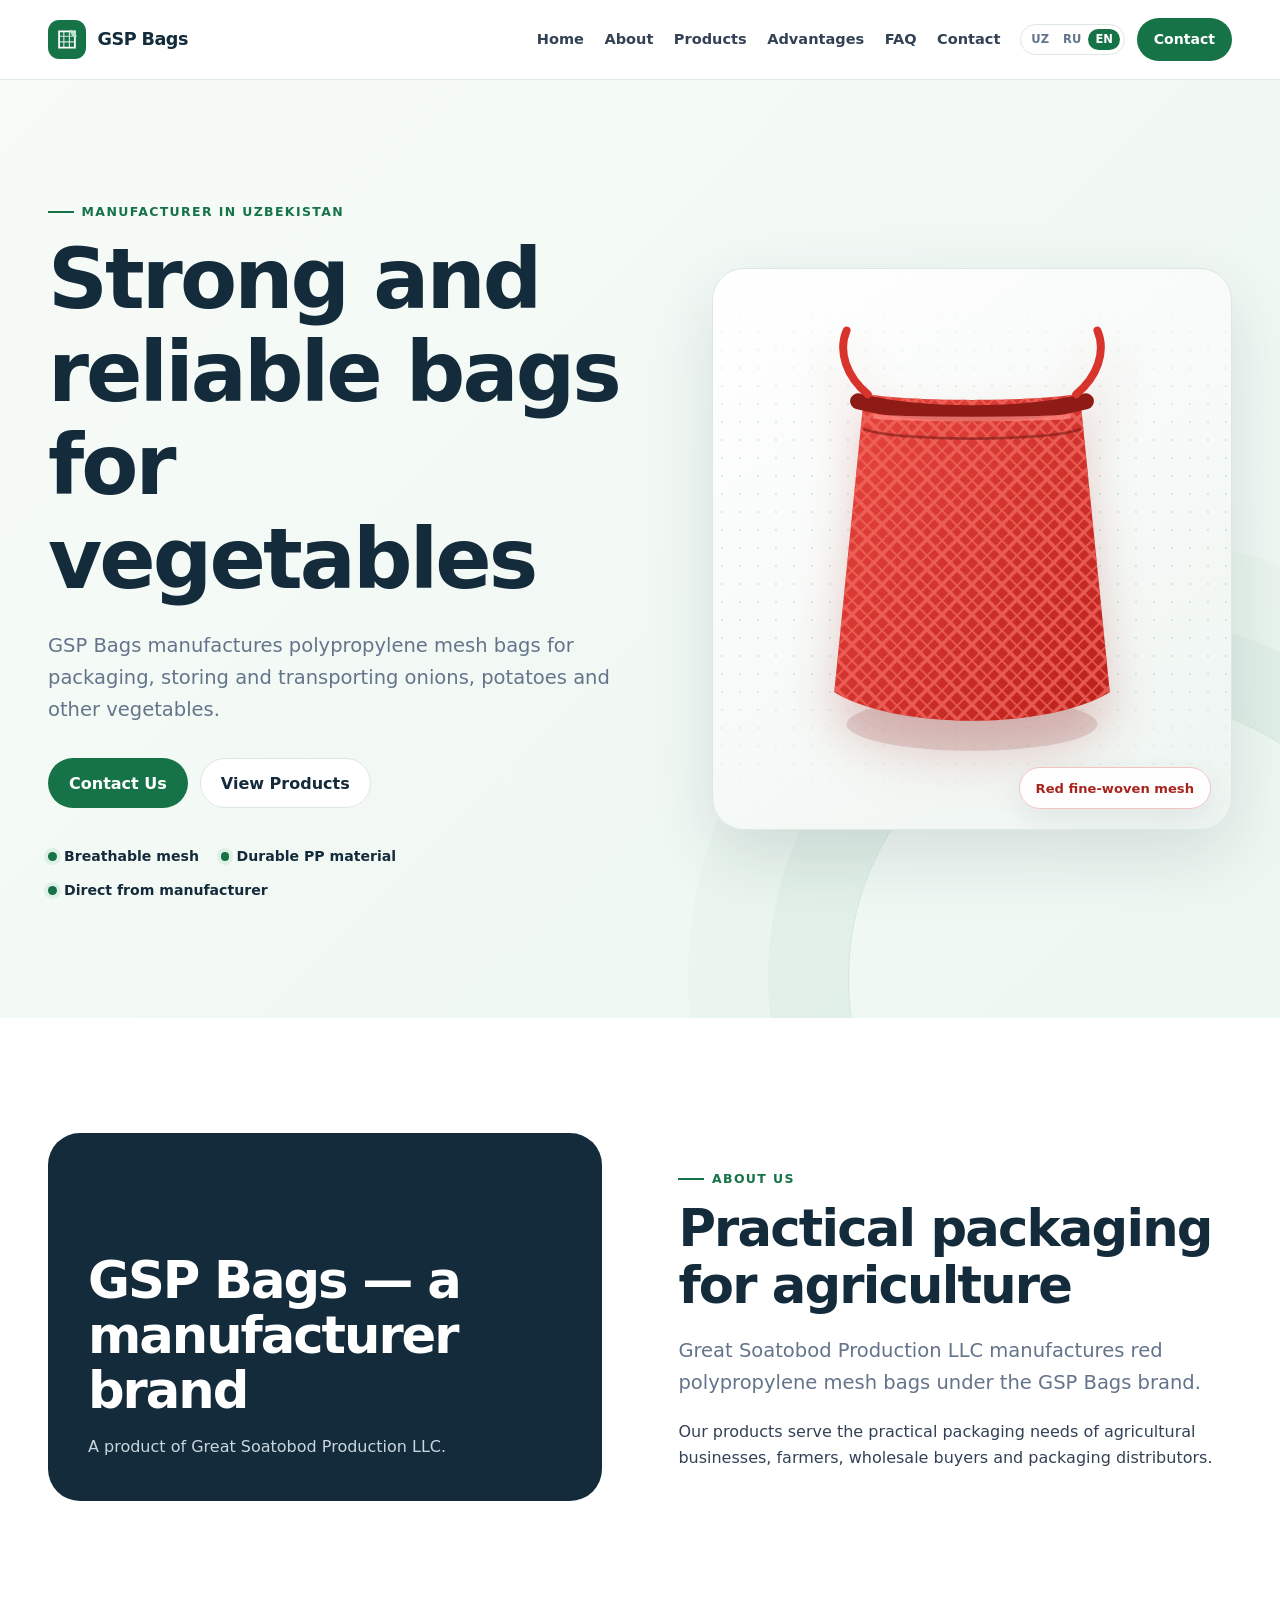
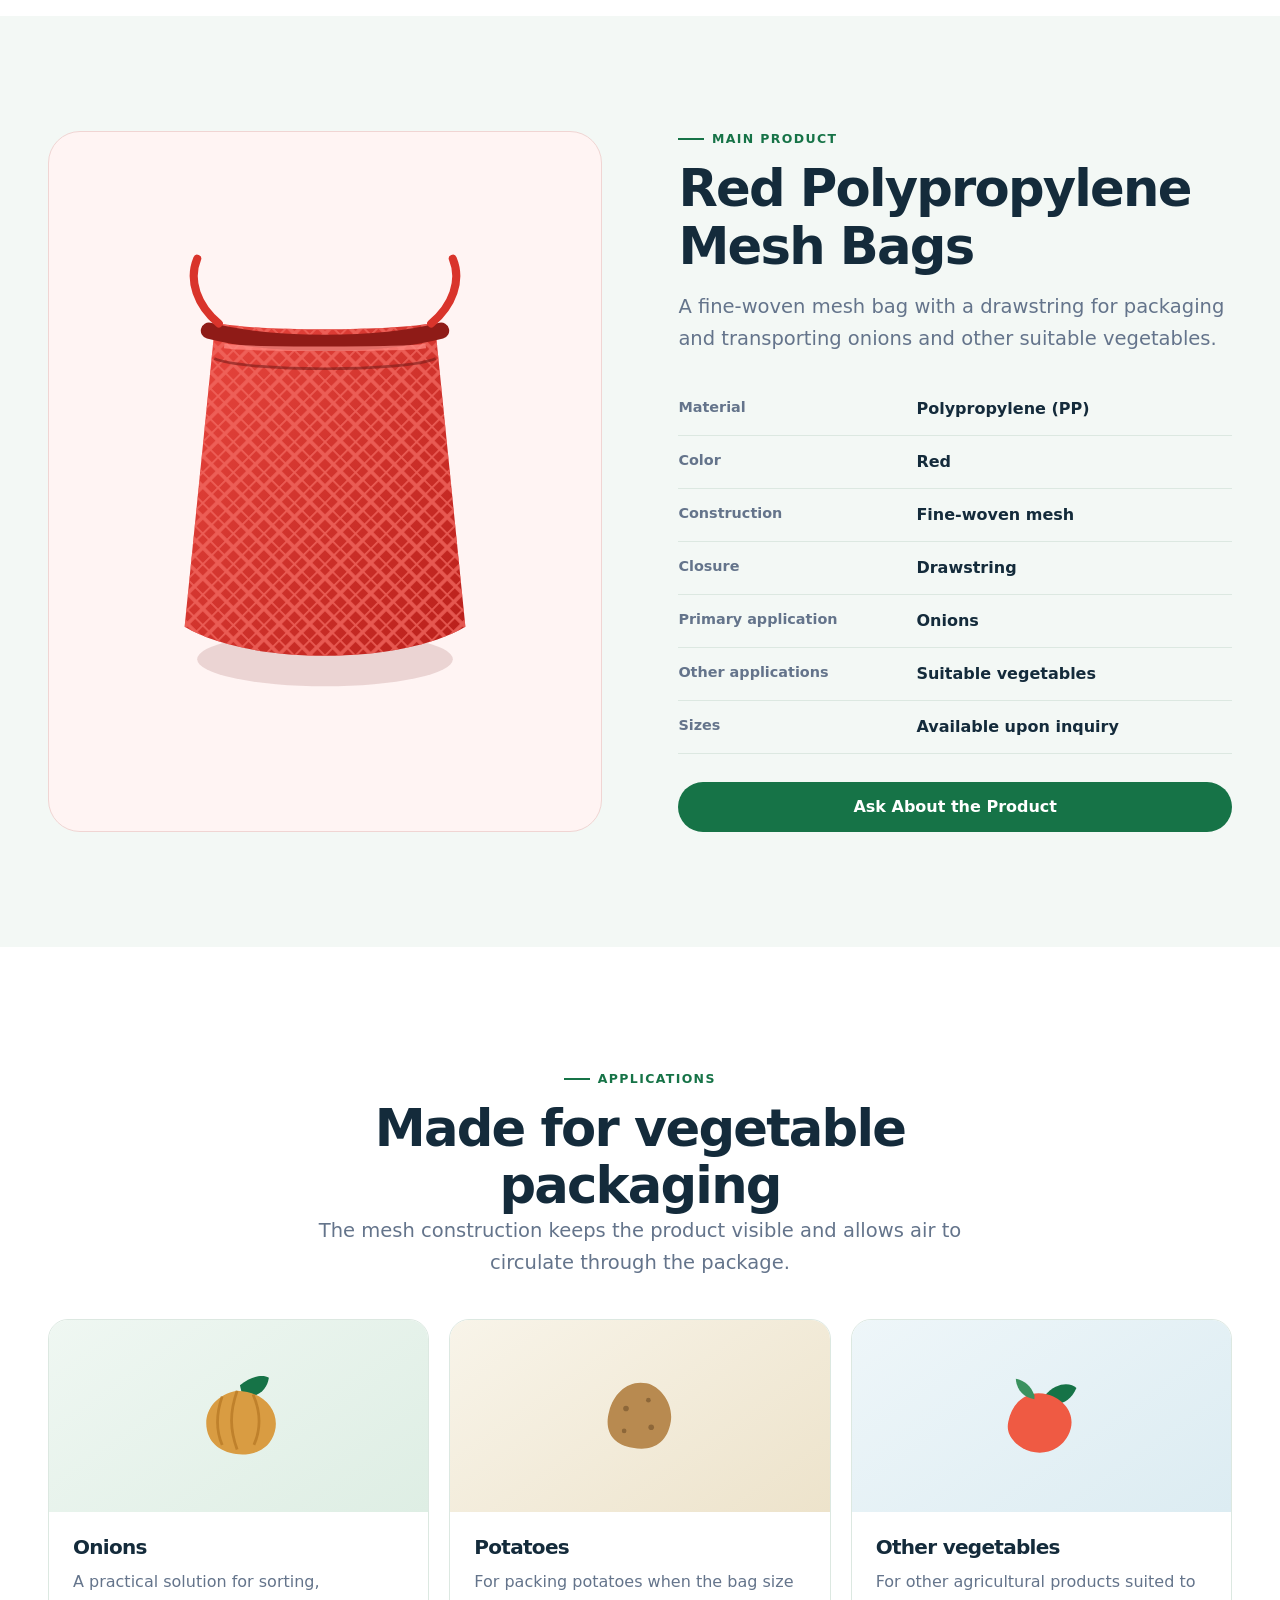
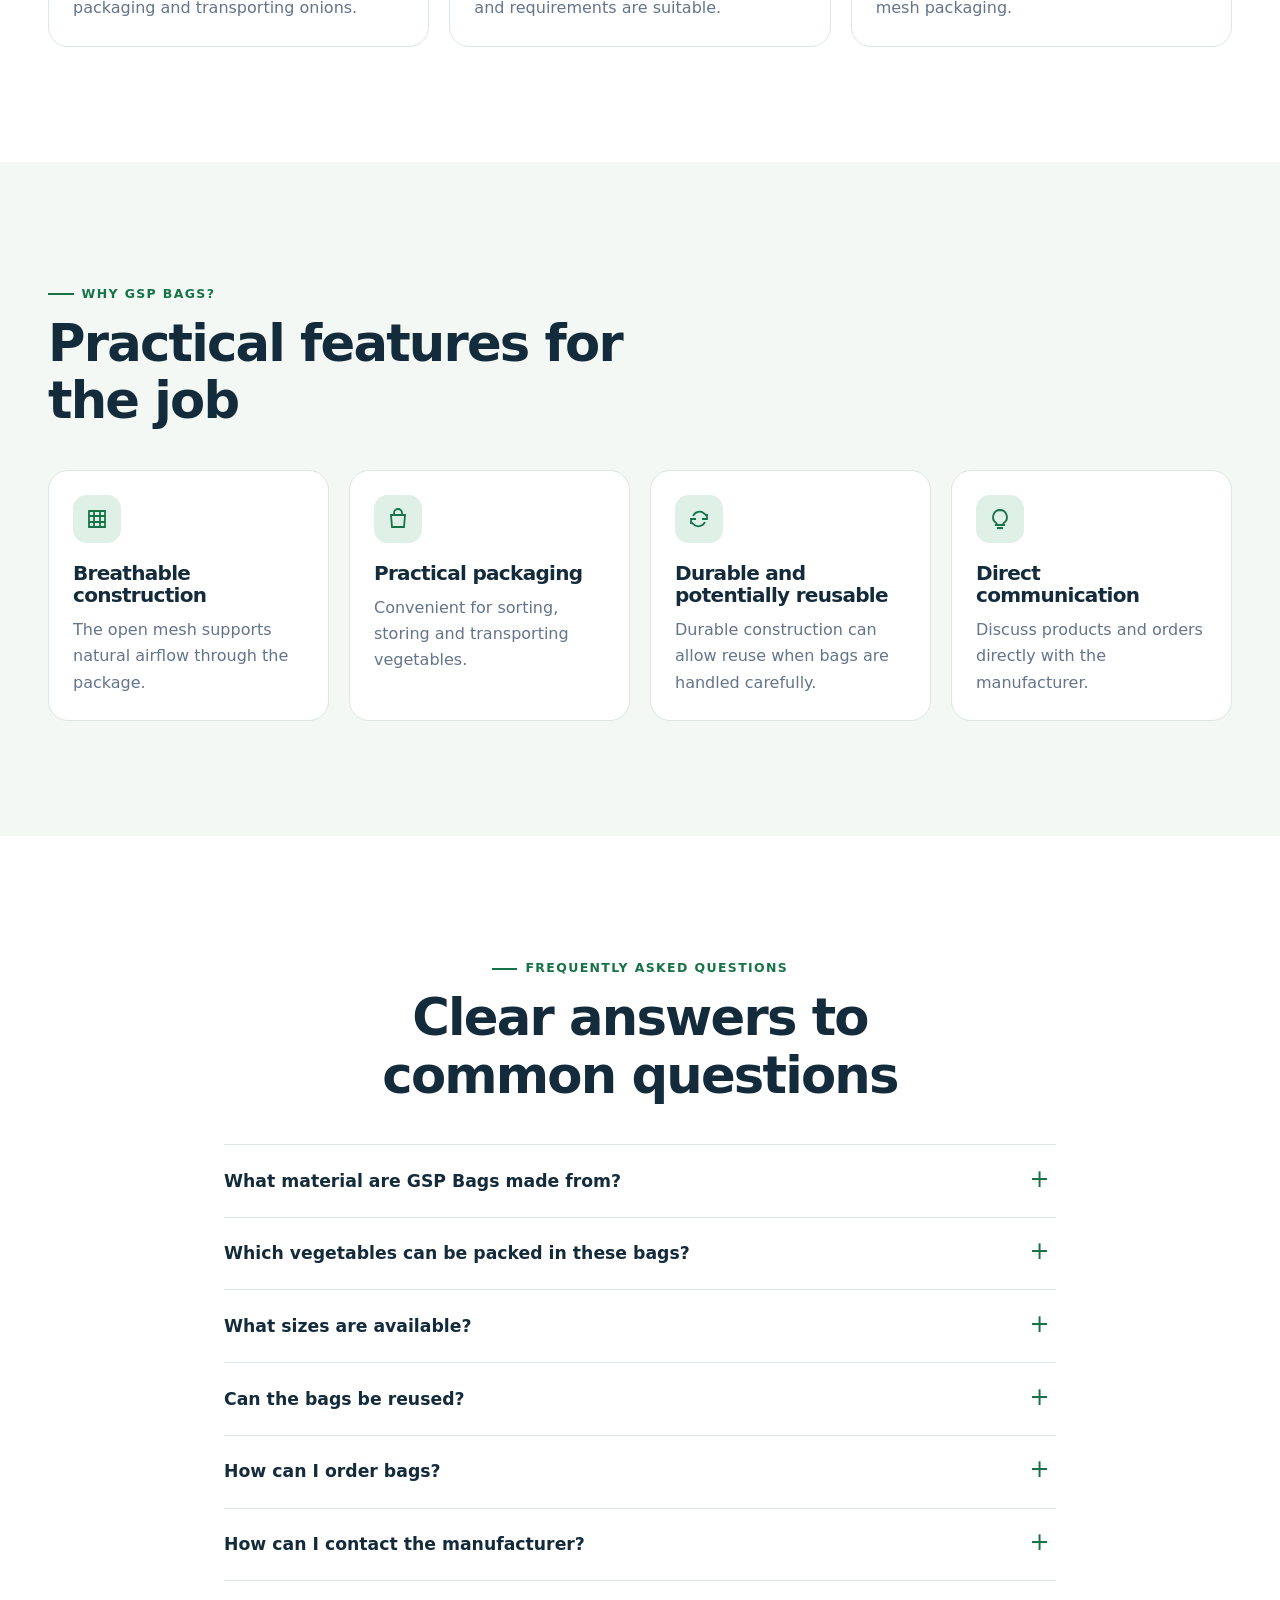
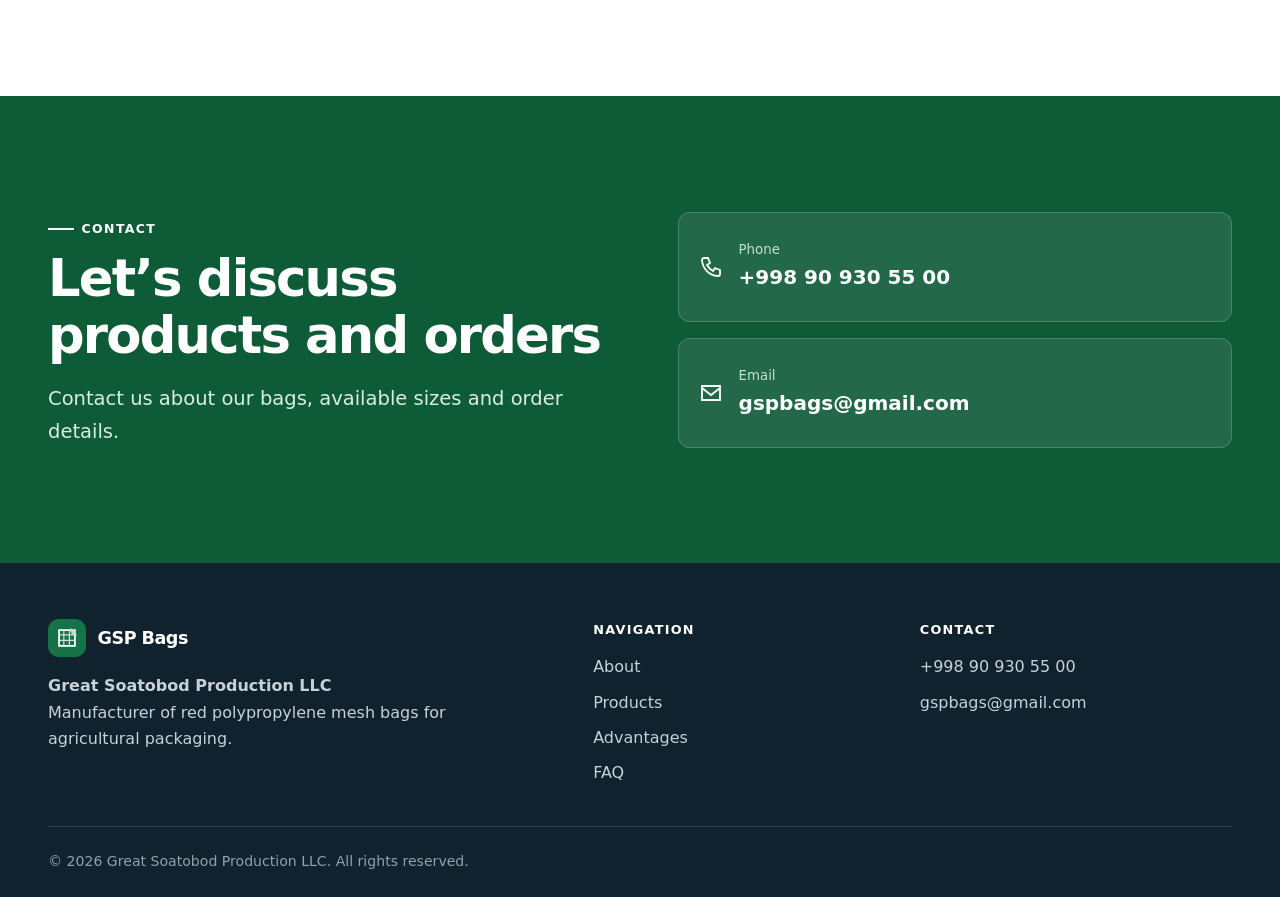
==== en/index.html @ 8ad724e8 "feat: build multilingual GSP Bags website foundation" ====
<!doctype html>
<html lang="en">
<head>
    <meta charset="utf-8">
    <meta name="viewport" content="width=device-width, initial-scale=1">
    <title>GSP Bags — Polypropylene Mesh Bags for Vegetables</title>
    <meta name="description" content="GSP Bags manufactures red polypropylene mesh bags for onions, potatoes and other suitable vegetables.">
    <meta name="theme-color" content="#167347">
    <link rel="canonical" href="https://gspbags.uz/en/">
    <link rel="alternate" hreflang="uz" href="https://gspbags.uz/">
    <link rel="alternate" hreflang="ru" href="https://gspbags.uz/ru/">
    <link rel="alternate" hreflang="en" href="https://gspbags.uz/en/">
    <link rel="alternate" hreflang="x-default" href="https://gspbags.uz/">
    <meta property="og:type" content="website">
    <meta property="og:site_name" content="GSP Bags">
    <meta property="og:title" content="GSP Bags — Polypropylene Mesh Bags for Vegetables">
    <meta property="og:description" content="GSP Bags manufactures red polypropylene mesh bags for onions, potatoes and other suitable vegetables.">
    <meta property="og:url" content="https://gspbags.uz/en/">
    <meta property="og:locale" content="en_US">
    <meta property="og:locale:alternate" content="ru_RU">
    <meta property="og:locale:alternate" content="uz_UZ">
    <meta property="og:image" content="https://gspbags.uz/assets/images/social-preview.svg">
    <meta property="og:image:width" content="1200">
    <meta property="og:image:height" content="630">
    <meta property="og:image:alt" content="GSP Bags — mesh bags for vegetables">
    <meta name="twitter:card" content="summary_large_image">
    <meta name="twitter:title" content="GSP Bags — Polypropylene Mesh Bags for Vegetables">
    <meta name="twitter:description" content="GSP Bags manufactures red polypropylene mesh bags for onions, potatoes and other suitable vegetables.">
    <meta name="twitter:image" content="https://gspbags.uz/assets/images/social-preview.svg">
    <link rel="icon" href="/assets/icons/brand-mark.svg" type="image/svg+xml">
    <link rel="manifest" href="/site.webmanifest">
    <link rel="stylesheet" href="/assets/css/style.css">
    <script type="application/ld+json">
    {"@context":"https://schema.org","@graph":[{"@type":"Organization","@id":"https://gspbags.uz/#organization","name":"Great Soatobod Production LLC","alternateName":"GSP Bags","url":"https://gspbags.uz/","email":"gspbags@gmail.com","telephone":"+998909305500","logo":"https://gspbags.uz/assets/icons/brand-mark.svg","contactPoint":{"@type":"ContactPoint","telephone":"+998909305500","email":"gspbags@gmail.com","contactType":"sales","availableLanguage":["uz","ru","en"]}},{"@type":"WebSite","@id":"https://gspbags.uz/#website","url":"https://gspbags.uz/","name":"GSP Bags","publisher":{"@id":"https://gspbags.uz/#organization"},"inLanguage":"en"},{"@type":"Product","name":"Red Polypropylene Mesh Bags","description":"A fine-woven mesh bag with a drawstring for packaging and transporting onions and other suitable vegetables.","image":"https://gspbags.uz/assets/images/mesh-bag.svg","material":"Polypropylene (PP)","color":"Red","brand":{"@type":"Brand","name":"GSP Bags"},"manufacturer":{"@id":"https://gspbags.uz/#organization"}}]}
    </script>
</head>
<body>
    <a class="skip-link" href="#main" data-i18n="skip">Skip to main content</a>
    <header class="site-header">
        <div class="container header-inner">
            <a class="brand" href="#home" aria-label="GSP Bags home page" data-i18n-aria-label="brand_home"><img class="brand-mark" src="/assets/icons/brand-mark.svg" width="48" height="48" alt=""><span>GSP Bags</span></a>
            <button class="menu-toggle" type="button" aria-expanded="false" aria-controls="nav-wrap" aria-label="Open menu" data-i18n-aria-label="menu_label"><span></span><span></span><span></span></button>
            <div class="nav-wrap" id="nav-wrap">
                <nav class="site-nav" aria-label="Primary navigation" data-i18n-aria-label="nav_label">
                    <a href="#home" data-i18n="nav_home">Home</a><a href="#about" data-i18n="nav_about">About</a><a href="#products" data-i18n="nav_products">Products</a><a href="#advantages" data-i18n="nav_advantages">Advantages</a><a href="#faq" data-i18n="nav_faq">FAQ</a><a href="#contact" data-i18n="nav_contact">Contact</a>
                </nav>
                <div class="header-actions">
                    <div class="language-switcher" aria-label="Choose language" data-i18n-aria-label="language_label"><a href="/" data-language="uz" lang="uz">UZ</a><a href="/ru/" data-language="ru" lang="ru">RU</a><a href="/en/" data-language="en" lang="en" aria-current="page">EN</a></div>
                    <a class="button button--primary button--small header-cta" href="#contact" data-i18n="nav_contact">Contact</a>
                </div>
            </div>
        </div>
    </header>
    <main id="main">
        <section class="hero" id="home">
            <div class="container hero-grid">
                <div class="hero-copy">
                    <p class="eyebrow" data-i18n="hero_eyebrow">Manufacturer in Uzbekistan</p>
                    <h1 data-i18n="hero_title">Strong and reliable bags for vegetables</h1>
                    <p class="lead" data-i18n="hero_text">GSP Bags manufactures polypropylene mesh bags for packaging, storing and transporting onions, potatoes and other vegetables.</p>
                    <div class="hero-actions"><a class="button button--primary" href="#contact" data-i18n="hero_primary">Contact Us</a><a class="button button--secondary" href="#products" data-i18n="hero_secondary">View Products</a></div>
                    <ul class="attributes"><li data-i18n="hero_attr_1">Breathable mesh</li><li data-i18n="hero_attr_2">Durable PP material</li><li data-i18n="hero_attr_3">Direct from manufacturer</li></ul>
                </div>
                <div class="product-visual"><img src="/assets/images/mesh-bag.svg" width="480" height="560" alt="Red polypropylene mesh bag" data-i18n-alt="hero_alt" fetchpriority="high"><span class="visual-badge" data-i18n="hero_badge">Red fine-woven mesh</span></div>
            </div>
        </section>
        <section class="section" id="about">
            <div class="container about-grid">
                <div class="about-panel"><strong data-i18n="about_panel_title">GSP Bags — a manufacturer brand</strong><p data-i18n="about_panel_text">A product of Great Soatobod Production LLC.</p></div>
                <div class="about-copy"><div><p class="eyebrow" data-i18n="about_eyebrow">About Us</p><h2 data-i18n="about_title">Practical packaging for agriculture</h2></div><p class="lead" data-i18n="about_p1">Great Soatobod Production LLC manufactures red polypropylene mesh bags under the GSP Bags brand.</p><p data-i18n="about_p2">Our products serve the practical packaging needs of agricultural businesses, farmers, wholesale buyers and packaging distributors.</p></div>
            </div>
        </section>
        <section class="section section--tinted" id="products">
            <div class="container product-grid">
                <div class="product-image"><img src="/assets/images/mesh-bag.svg" width="480" height="560" loading="lazy" alt="Red polypropylene mesh bag with drawstring" data-i18n-alt="product_alt"></div>
                <div class="product-content">
                    <p class="eyebrow" data-i18n="product_eyebrow">Main Product</p><h2 data-i18n="product_title">Red Polypropylene Mesh Bags</h2><p class="lead" data-i18n="product_text">A fine-woven mesh bag with a drawstring for packaging and transporting onions and other suitable vegetables.</p>
                    <table class="spec-table"><caption class="visually-hidden" data-i18n="spec_caption">Product specifications</caption><tbody>
                        <tr><th scope="row" data-i18n="spec_material">Material</th><td data-i18n="spec_material_value">Polypropylene (PP)</td></tr><tr><th scope="row" data-i18n="spec_color">Color</th><td data-i18n="spec_color_value">Red</td></tr><tr><th scope="row" data-i18n="spec_construction">Construction</th><td data-i18n="spec_construction_value">Fine-woven mesh</td></tr><tr><th scope="row" data-i18n="spec_closure">Closure</th><td data-i18n="spec_closure_value">Drawstring</td></tr><tr><th scope="row" data-i18n="spec_primary">Primary application</th><td data-i18n="spec_primary_value">Onions</td></tr><tr><th scope="row" data-i18n="spec_other">Other applications</th><td data-i18n="spec_other_value">Suitable vegetables</td></tr><tr><th scope="row" data-i18n="spec_sizes">Sizes</th><td data-i18n="spec_sizes_value">Available upon inquiry</td></tr>
                    </tbody></table>
                    <a class="button button--primary" href="#contact" data-i18n="product_cta">Ask About the Product</a>
                </div>
            </div>
        </section>
        <section class="section" id="applications">
            <div class="container">
                <div class="section-heading section-heading--center"><p class="eyebrow" data-i18n="apps_eyebrow">Applications</p><h2 data-i18n="apps_title">Made for vegetable packaging</h2><p class="lead" data-i18n="apps_text">The mesh construction keeps the product visible and allows air to circulate through the package.</p></div>
                <div class="card-grid">
                    <article class="application-card"><div class="application-visual" aria-hidden="true"><svg viewBox="0 0 120 120"><path d="M61 27c12-10 25-12 31-8-2 13-11 21-28 21" fill="#167347"/><path d="M58 33c-28 5-39 29-30 49 10 23 54 27 67 3 13-23-3-51-37-52Z" fill="#d99c42"/><path d="M58 33c-8 23-8 41 0 63M42 39c-7 20-6 38 0 52M75 37c9 20 8 38 1 54" fill="none" stroke="#b27421" stroke-width="3" opacity=".65"/></svg></div><div class="card-copy"><h3 data-i18n="app_onion">Onions</h3><p data-i18n="app_onion_text">A practical solution for sorting, packaging and transporting onions.</p></div></article>
                    <article class="application-card"><div class="application-visual" aria-hidden="true"><svg viewBox="0 0 120 120"><path d="M27 55c5-20 21-34 40-30 15 3 29 22 26 41-4 24-20 32-41 28-21-3-31-18-25-39Z" fill="#b88a50"/><circle cx="45" cy="52" r="3" fill="#8d6739"/><circle cx="72" cy="72" r="3" fill="#8d6739"/><circle cx="69" cy="43" r="2.5" fill="#8d6739"/><circle cx="43" cy="76" r="2.5" fill="#8d6739"/></svg></div><div class="card-copy"><h3 data-i18n="app_potato">Potatoes</h3><p data-i18n="app_potato_text">For packing potatoes when the bag size and requirements are suitable.</p></div></article>
                    <article class="application-card"><div class="application-visual" aria-hidden="true"><svg viewBox="0 0 120 120"><path d="M64 38c13-15 28-14 34-8-7 15-17 20-34 15" fill="#167347"/><path d="M25 66c4-22 22-35 42-29 21 6 32 25 22 44-12 23-42 23-57 7-6-6-9-13-7-22Z" fill="#ef5a43"/><path d="M53 38c-4-11-11-16-20-18 1 12 8 20 20 22" fill="#3b925f"/></svg></div><div class="card-copy"><h3 data-i18n="app_other">Other vegetables</h3><p data-i18n="app_other_text">For other agricultural products suited to mesh packaging.</p></div></article>
                </div>
            </div>
        </section>
        <section class="section section--tinted" id="advantages">
            <div class="container">
                <div class="section-heading"><p class="eyebrow" data-i18n="benefits_eyebrow">Why GSP Bags?</p><h2 data-i18n="benefits_title">Practical features for the job</h2></div>
                <div class="benefit-grid">
                    <article class="benefit-card"><span class="icon-box" aria-hidden="true"><svg viewBox="0 0 24 24" fill="none" stroke="currentColor" stroke-width="1.8"><path d="M4 4h16v16H4zM4 9h16M4 15h16M9 4v16M15 4v16"/></svg></span><h3 data-i18n="benefit_1">Breathable construction</h3><p data-i18n="benefit_1_text">The open mesh supports natural airflow through the package.</p></article>
                    <article class="benefit-card"><span class="icon-box" aria-hidden="true"><svg viewBox="0 0 24 24" fill="none" stroke="currentColor" stroke-width="1.8"><path d="M5 8h14l-1 12H6L5 8Zm3 0V6a4 4 0 0 1 8 0v2"/></svg></span><h3 data-i18n="benefit_2">Practical packaging</h3><p data-i18n="benefit_2_text">Convenient for sorting, storing and transporting vegetables.</p></article>
                    <article class="benefit-card"><span class="icon-box" aria-hidden="true"><svg viewBox="0 0 24 24" fill="none" stroke="currentColor" stroke-width="1.8"><path d="M20 7v5h-5M4 17v-5h5"/><path d="M6.1 9a7 7 0 0 1 11.5-2.1L20 9M4 15l2.4 2.1A7 7 0 0 0 17.9 15"/></svg></span><h3 data-i18n="benefit_3">Durable and potentially reusable</h3><p data-i18n="benefit_3_text">Durable construction can allow reuse when bags are handled carefully.</p></article>
                    <article class="benefit-card"><span class="icon-box" aria-hidden="true"><svg viewBox="0 0 24 24" fill="none" stroke="currentColor" stroke-width="1.8"><path d="M7 18h10M9 21h6M12 3a7 7 0 0 0-4 12.7c.7.5 1 1.3 1 2.3h6c0-1 .3-1.8 1-2.3A7 7 0 0 0 12 3Z"/></svg></span><h3 data-i18n="benefit_4">Direct communication</h3><p data-i18n="benefit_4_text">Discuss products and orders directly with the manufacturer.</p></article>
                </div>
            </div>
        </section>
        <section class="section" id="faq">
            <div class="container">
                <div class="section-heading section-heading--center"><p class="eyebrow" data-i18n="faq_eyebrow">Frequently Asked Questions</p><h2 data-i18n="faq_title">Clear answers to common questions</h2></div>
                <div class="faq-list">
                    <details><summary data-i18n="faq_q1">What material are GSP Bags made from?</summary><p data-i18n="faq_a1">The bags are made from polypropylene (PP) in a fine-woven mesh construction.</p></details>
                    <details><summary data-i18n="faq_q2">Which vegetables can be packed in these bags?</summary><p data-i18n="faq_a2">The primary application is onions. The bags may also be used for potatoes and other vegetables suited to mesh packaging.</p></details>
                    <details><summary data-i18n="faq_q3">What sizes are available?</summary><p data-i18n="faq_a3">Please contact us for information about currently available sizes.</p></details>
                    <details><summary data-i18n="faq_q4">Can the bags be reused?</summary><p data-i18n="faq_a4">Depending on their condition and use, carefully handled bags may be suitable for reuse.</p></details>
                    <details><summary data-i18n="faq_q5">How can I order bags?</summary><p data-i18n="faq_a5">Contact us by phone or email to discuss your requirements.</p></details>
                    <details><summary data-i18n="faq_q6">How can I contact the manufacturer?</summary><p data-i18n="faq_a6">Call +998 90 930 55 00 or email gspbags@gmail.com.</p></details>
                </div>
            </div>
        </section>
        <section class="section contact-section" id="contact">
            <div class="container contact-grid">
                <div class="contact-copy"><p class="eyebrow" data-i18n="contact_eyebrow">Contact</p><h2 data-i18n="contact_title">Let’s discuss products and orders</h2><p class="lead" data-i18n="contact_text">Contact us about our bags, available sizes and order details.</p></div>
                <div class="contact-links"><a class="contact-link" href="tel:+998909305500"><svg aria-hidden="true" viewBox="0 0 24 24" fill="none" stroke="currentColor" stroke-width="1.8"><path d="M5 3h4l2 5-3 2a15 15 0 0 0 6 6l2-3 5 2v4a2 2 0 0 1-2 2C10.2 20.5 3.5 13.8 3 5a2 2 0 0 1 2-2Z"/></svg><span><small data-i18n="contact_phone">Phone</small><strong>+998 90 930 55 00</strong></span></a><a class="contact-link" href="mailto:gspbags@gmail.com"><svg aria-hidden="true" viewBox="0 0 24 24" fill="none" stroke="currentColor" stroke-width="1.8"><path d="M3 5h18v14H3zM3 7l9 7 9-7"/></svg><span><small data-i18n="contact_email">Email</small><strong>gspbags@gmail.com</strong></span></a></div>
            </div>
        </section>
    </main>
    <footer class="site-footer">
        <div class="container">
            <div class="footer-grid">
                <div class="footer-brand"><a class="brand" href="#home" aria-label="GSP Bags home page" data-i18n-aria-label="brand_home"><img class="brand-mark" src="/assets/icons/brand-mark.svg" width="48" height="48" alt=""><span>GSP Bags</span></a><p><strong data-i18n="legal_name">Great Soatobod Production LLC</strong><br><span data-i18n="footer_description">Manufacturer of red polypropylene mesh bags for agricultural packaging.</span></p></div>
                <div><p class="footer-title" data-i18n="footer_navigation">Navigation</p><nav class="footer-links" aria-label="Footer navigation" data-i18n-aria-label="footer_nav_label"><a href="#about" data-i18n="nav_about">About</a><a href="#products" data-i18n="nav_products">Products</a><a href="#advantages" data-i18n="nav_advantages">Advantages</a><a href="#faq" data-i18n="nav_faq">FAQ</a></nav></div>
                <div><p class="footer-title" data-i18n="footer_contact">Contact</p><div class="footer-links"><a href="tel:+998909305500">+998 90 930 55 00</a><a href="mailto:gspbags@gmail.com">gspbags@gmail.com</a></div></div>
            </div>
            <p class="footer-bottom" data-i18n="footer_copyright">© 2026 Great Soatobod Production LLC. All rights reserved.</p>
        </div>
    </footer>
    <script src="/assets/js/translations.js" defer></script><script src="/assets/js/main.js" defer></script>
</body>
</html>
---- assets/css/style.css ----
:root {
    --color-white: #ffffff;
    --color-background: #f3f8f5;
    --color-green: #167347;
    --color-green-dark: #0e5b37;
    --color-green-light: #dff1e7;
    --color-blue: #176b9a;
    --color-red: #d9342b;
    --color-red-dark: #a9231d;
    --color-heading: #142b3b;
    --color-text: #334155;
    --color-muted: #64748b;
    --color-border: #dce8e1;
    --color-surface: #f9fcfa;
    --shadow-sm: 0 10px 30px rgba(20, 43, 59, 0.08);
    --shadow-lg: 0 24px 70px rgba(20, 43, 59, 0.13);
    --radius-sm: 0.75rem;
    --radius-md: 1.25rem;
    --radius-lg: 2rem;
    --header-height: 5rem;
}

*,
*::before,
*::after {
    box-sizing: border-box;
}

html {
    scroll-behavior: smooth;
    scroll-padding-top: var(--header-height);
}

body {
    margin: 0;
    color: var(--color-text);
    background: var(--color-white);
    font-family: Inter, ui-sans-serif, system-ui, -apple-system, BlinkMacSystemFont, "Segoe UI", sans-serif;
    font-size: 1rem;
    line-height: 1.65;
    -webkit-font-smoothing: antialiased;
}

body.menu-open {
    overflow: hidden;
}

img,
svg {
    display: block;
    max-width: 100%;
}

a {
    color: inherit;
}

button,
a {
    -webkit-tap-highlight-color: transparent;
}

:focus-visible {
    outline: 3px solid rgba(23, 107, 154, 0.45);
    outline-offset: 3px;
}

.visually-hidden {
    position: absolute;
    width: 1px;
    height: 1px;
    padding: 0;
    margin: -1px;
    overflow: hidden;
    clip: rect(0, 0, 0, 0);
    white-space: nowrap;
    border: 0;
}

.skip-link {
    position: fixed;
    z-index: 1000;
    top: 0.75rem;
    left: 0.75rem;
    padding: 0.65rem 1rem;
    color: var(--color-white);
    background: var(--color-heading);
    border-radius: 0.5rem;
    transform: translateY(-150%);
}

.skip-link:focus {
    transform: translateY(0);
}

.container {
    width: min(100% - 2rem, 74rem);
    margin-inline: auto;
}

.section {
    padding-block: clamp(4.5rem, 9vw, 7.5rem);
    scroll-margin-top: var(--header-height);
}

.section--tinted {
    background: var(--color-background);
}

.section-heading {
    max-width: 42rem;
    margin-bottom: 2.5rem;
}

.section-heading--center {
    margin-inline: auto;
    text-align: center;
}

.eyebrow {
    display: inline-flex;
    align-items: center;
    gap: 0.5rem;
    margin: 0 0 0.8rem;
    color: var(--color-green);
    font-size: 0.78rem;
    font-weight: 800;
    letter-spacing: 0.11em;
    line-height: 1.3;
    text-transform: uppercase;
}

.eyebrow::before {
    width: 1.6rem;
    height: 2px;
    content: "";
    background: var(--color-green);
}

h1,
h2,
h3 {
    margin: 0;
    color: var(--color-heading);
    font-weight: 800;
    letter-spacing: -0.035em;
    line-height: 1.12;
}

h1 {
    max-width: 15ch;
    font-size: clamp(2.55rem, 7vw, 5.2rem);
}

h2 {
    font-size: clamp(2rem, 4vw, 3.25rem);
}

h3 {
    font-size: 1.25rem;
}

p {
    margin: 0;
}

.lead {
    color: var(--color-muted);
    font-size: clamp(1.05rem, 2vw, 1.22rem);
}

.site-header {
    position: sticky;
    z-index: 100;
    top: 0;
    height: var(--header-height);
    background: rgba(255, 255, 255, 0.94);
    border-bottom: 1px solid rgba(220, 232, 225, 0.9);
    backdrop-filter: blur(14px);
}

.header-inner {
    display: flex;
    height: 100%;
    align-items: center;
    justify-content: space-between;
    gap: 1rem;
}

.brand {
    display: inline-flex;
    flex: 0 0 auto;
    align-items: center;
    gap: 0.7rem;
    color: var(--color-heading);
    font-size: 1.1rem;
    font-weight: 850;
    letter-spacing: -0.03em;
    text-decoration: none;
}

.brand-mark {
    width: 2.4rem;
    height: 2.4rem;
}

.nav-wrap,
.site-nav,
.header-actions,
.language-switcher {
    display: flex;
    align-items: center;
}

.nav-wrap {
    gap: 1.2rem;
}

.site-nav {
    gap: clamp(0.75rem, 1.6vw, 1.35rem);
}

.site-nav a {
    color: var(--color-text);
    font-size: 0.91rem;
    font-weight: 650;
    text-decoration: none;
}

.site-nav a:hover {
    color: var(--color-green);
}

.header-actions {
    gap: 0.75rem;
}

.language-switcher {
    padding: 0.22rem;
    border: 1px solid var(--color-border);
    border-radius: 999px;
}

.language-switcher a {
    min-width: 2rem;
    padding: 0.3rem 0.42rem;
    border-radius: 999px;
    color: var(--color-muted);
    font-size: 0.72rem;
    font-weight: 800;
    line-height: 1;
    text-align: center;
    text-decoration: none;
}

.language-switcher a[aria-current="page"] {
    color: var(--color-white);
    background: var(--color-green);
}

.menu-toggle {
    display: none;
    width: 2.75rem;
    height: 2.75rem;
    padding: 0.7rem;
    border: 1px solid var(--color-border);
    color: var(--color-heading);
    background: transparent;
    border-radius: 0.7rem;
    cursor: pointer;
}

.menu-toggle span {
    display: block;
    width: 100%;
    height: 2px;
    margin: 4px 0;
    background: currentColor;
    transition: transform 180ms ease, opacity 180ms ease;
}

.menu-toggle[aria-expanded="true"] span:nth-child(1) {
    transform: translateY(6px) rotate(45deg);
}

.menu-toggle[aria-expanded="true"] span:nth-child(2) {
    opacity: 0;
}

.menu-toggle[aria-expanded="true"] span:nth-child(3) {
    transform: translateY(-6px) rotate(-45deg);
}

.button {
    display: inline-flex;
    min-height: 3.1rem;
    align-items: center;
    justify-content: center;
    gap: 0.55rem;
    padding: 0.75rem 1.25rem;
    border: 1px solid transparent;
    border-radius: 999px;
    font-weight: 750;
    line-height: 1.2;
    text-align: center;
    text-decoration: none;
    transition: transform 180ms ease, color 180ms ease, background 180ms ease, border-color 180ms ease;
}

.button:hover {
    transform: translateY(-2px);
}

.button--primary {
    color: var(--color-white);
    background: var(--color-green);
}

.button--primary:hover {
    background: var(--color-green-dark);
}

.button--secondary {
    color: var(--color-heading);
    background: var(--color-white);
    border-color: var(--color-border);
}

.button--secondary:hover {
    color: var(--color-green);
    border-color: var(--color-green);
}

.button--small {
    min-height: 2.65rem;
    padding: 0.65rem 1rem;
    font-size: 0.88rem;
}

.hero {
    position: relative;
    overflow: hidden;
    padding-block: clamp(4.5rem, 9vw, 7.5rem);
    background: linear-gradient(135deg, #f7fbf8 0%, #edf7f1 100%);
}

.hero::after {
    position: absolute;
    right: -8rem;
    bottom: -15rem;
    width: 35rem;
    height: 35rem;
    border: 1px solid rgba(22, 115, 71, 0.12);
    border-radius: 50%;
    box-shadow: 0 0 0 5rem rgba(22, 115, 71, 0.035), 0 0 0 10rem rgba(22, 115, 71, 0.025);
    content: "";
}

.hero-grid {
    position: relative;
    z-index: 1;
    display: grid;
    align-items: center;
    gap: clamp(3rem, 7vw, 6rem);
    grid-template-columns: minmax(0, 1.05fr) minmax(20rem, 0.95fr);
}

.hero-copy .lead {
    max-width: 42rem;
    margin-top: 1.5rem;
}

.hero-actions {
    display: flex;
    flex-wrap: wrap;
    gap: 0.75rem;
    margin-top: 2rem;
}

.attributes {
    display: flex;
    flex-wrap: wrap;
    gap: 0.7rem 1.35rem;
    margin: 2.3rem 0 0;
    padding: 0;
    list-style: none;
}

.attributes li {
    display: flex;
    align-items: center;
    gap: 0.45rem;
    color: var(--color-heading);
    font-size: 0.88rem;
    font-weight: 700;
}

.attributes li::before {
    width: 0.55rem;
    height: 0.55rem;
    content: "";
    background: var(--color-green);
    border-radius: 50%;
    box-shadow: 0 0 0 4px var(--color-green-light);
}

.product-visual {
    position: relative;
    display: grid;
    min-height: 32rem;
    place-items: center;
    overflow: hidden;
    background: linear-gradient(145deg, #fff 0%, #eef5f1 100%);
    border: 1px solid var(--color-border);
    border-radius: var(--radius-lg);
    box-shadow: var(--shadow-lg);
}

.product-visual::before {
    position: absolute;
    inset: 0;
    content: "";
    background-image: radial-gradient(rgba(22, 115, 71, 0.13) 1px, transparent 1px);
    background-size: 18px 18px;
    mask-image: linear-gradient(to bottom, transparent, black 30%, black 70%, transparent);
}

.product-visual img {
    position: relative;
    width: min(82%, 27rem);
    filter: drop-shadow(0 1.75rem 1.5rem rgba(169, 35, 29, 0.23));
}

.visual-badge {
    position: absolute;
    right: 1.25rem;
    bottom: 1.25rem;
    padding: 0.7rem 1rem;
    color: var(--color-red-dark);
    background: rgba(255, 255, 255, 0.94);
    border: 1px solid #f1c4c1;
    border-radius: 999px;
    box-shadow: var(--shadow-sm);
    font-size: 0.82rem;
    font-weight: 800;
    line-height: 1.3;
    max-width: calc(100% - 2.5rem);
    text-align: center;
}

.about-grid,
.product-grid,
.contact-grid,
.footer-grid {
    display: grid;
    gap: clamp(2.5rem, 6vw, 5rem);
    grid-template-columns: repeat(2, minmax(0, 1fr));
}

.about-panel {
    display: grid;
    min-height: 23rem;
    align-content: end;
    padding: clamp(1.5rem, 4vw, 2.5rem);
    color: var(--color-white);
    background: var(--color-heading);
    border-radius: var(--radius-lg);
}

.about-panel strong {
    display: block;
    max-width: 12ch;
    margin-bottom: 1rem;
    font-size: clamp(2rem, 4vw, 3.25rem);
    letter-spacing: -0.04em;
    line-height: 1.08;
}

.about-panel p {
    max-width: 28rem;
    color: #c9d6de;
}

.about-copy {
    display: flex;
    flex-direction: column;
    justify-content: center;
    gap: 1.25rem;
}

.product-image {
    display: grid;
    min-height: 30rem;
    place-items: center;
    padding: 2rem;
    background: #fff4f3;
    border: 1px solid #f0d5d3;
    border-radius: var(--radius-lg);
}

.product-image img {
    width: min(90%, 27rem);
}

.product-content {
    display: flex;
    flex-direction: column;
    justify-content: center;
}

.product-content .lead {
    margin: 1rem 0 1.75rem;
}

.spec-table {
    width: 100%;
    margin-bottom: 1.75rem;
    border-collapse: collapse;
}

.spec-table th,
.spec-table td {
    padding: 0.8rem 0;
    border-bottom: 1px solid var(--color-border);
    text-align: left;
    vertical-align: top;
}

.spec-table th {
    width: 43%;
    color: var(--color-muted);
    font-size: 0.9rem;
    font-weight: 650;
}

.spec-table td {
    color: var(--color-heading);
    font-weight: 700;
}

.card-grid {
    display: grid;
    gap: 1.25rem;
    grid-template-columns: repeat(3, minmax(0, 1fr));
}

.application-card,
.benefit-card {
    overflow: hidden;
    background: var(--color-white);
    border: 1px solid var(--color-border);
    border-radius: var(--radius-md);
    transition: transform 180ms ease, box-shadow 180ms ease;
}

.application-card:hover,
.benefit-card:hover {
    transform: translateY(-4px);
    box-shadow: var(--shadow-sm);
}

.application-visual {
    display: grid;
    height: 12rem;
    place-items: center;
    background: linear-gradient(145deg, #eff7f2, #deeee4);
}

.application-visual svg {
    width: 7rem;
    height: 7rem;
}

.application-card:nth-child(2) .application-visual {
    background: linear-gradient(145deg, #f8f4e9, #ede3cb);
}

.application-card:nth-child(3) .application-visual {
    background: linear-gradient(145deg, #eef6f9, #dcecf2);
}

.card-copy {
    padding: 1.5rem;
}

.card-copy p,
.benefit-card p {
    margin-top: 0.65rem;
    color: var(--color-muted);
}

.benefit-grid {
    display: grid;
    gap: 1.25rem;
    grid-template-columns: repeat(4, minmax(0, 1fr));
}

.benefit-card {
    padding: 1.5rem;
}

.icon-box {
    display: grid;
    width: 3rem;
    height: 3rem;
    margin-bottom: 1.2rem;
    place-items: center;
    color: var(--color-green);
    background: var(--color-green-light);
    border-radius: 0.85rem;
}

.icon-box svg {
    width: 1.5rem;
    height: 1.5rem;
}

.faq-list {
    max-width: 52rem;
    margin-inline: auto;
}

.faq-list details {
    background: var(--color-white);
    border-top: 1px solid var(--color-border);
}

.faq-list details:last-child {
    border-bottom: 1px solid var(--color-border);
}

.faq-list summary {
    position: relative;
    padding: 1.35rem 3rem 1.35rem 0;
    color: var(--color-heading);
    font-size: 1.08rem;
    font-weight: 750;
    cursor: pointer;
    list-style: none;
}

.faq-list summary::-webkit-details-marker {
    display: none;
}

.faq-list summary::after {
    position: absolute;
    top: 1.35rem;
    right: 0.4rem;
    color: var(--color-green);
    content: "+";
    font-size: 1.5rem;
    font-weight: 400;
    line-height: 1;
}

.faq-list details[open] summary::after {
    content: "−";
}

.faq-list details p {
    max-width: 46rem;
    padding: 0 2rem 1.4rem 0;
    color: var(--color-muted);
}

.contact-section {
    color: var(--color-white);
    background: var(--color-green-dark);
}

.contact-section h2,
.contact-section .eyebrow {
    color: var(--color-white);
}

.contact-section .eyebrow::before {
    background: var(--color-white);
}

.contact-copy .lead {
    max-width: 38rem;
    margin-top: 1.2rem;
    color: #d8eee3;
}

.contact-links {
    display: grid;
    gap: 1rem;
}

.contact-link {
    display: flex;
    align-items: center;
    gap: 1rem;
    padding: 1.2rem;
    background: rgba(255, 255, 255, 0.09);
    border: 1px solid rgba(255, 255, 255, 0.18);
    border-radius: var(--radius-sm);
    text-decoration: none;
    transition: background 180ms ease;
}

.contact-link:hover {
    background: rgba(255, 255, 255, 0.15);
}

.contact-link svg {
    width: 1.5rem;
    height: 1.5rem;
}

.contact-link small,
.contact-link strong {
    display: block;
}

.contact-link small {
    color: #c2dfd0;
}

.contact-link strong {
    font-size: clamp(1rem, 2vw, 1.25rem);
}

.site-footer {
    padding-block: 3.5rem 1.5rem;
    color: #c7d1d8;
    background: #10222e;
}

.footer-grid {
    grid-template-columns: 1.5fr 0.8fr 1fr;
}

.footer-brand .brand {
    margin-bottom: 1rem;
    color: var(--color-white);
}

.footer-brand p {
    max-width: 30rem;
}

.footer-title {
    margin-bottom: 0.9rem;
    color: var(--color-white);
    font-size: 0.8rem;
    font-weight: 800;
    letter-spacing: 0.1em;
    text-transform: uppercase;
}

.footer-links {
    display: grid;
    gap: 0.55rem;
}

.footer-links a {
    width: fit-content;
    color: #c7d1d8;
    text-decoration: none;
}

.footer-links a:hover {
    color: var(--color-white);
}

.footer-bottom {
    margin-top: 2.5rem;
    padding-top: 1.4rem;
    border-top: 1px solid rgba(255, 255, 255, 0.12);
    color: #91a2ad;
    font-size: 0.88rem;
}

@media (max-width: 64rem) {
    .menu-toggle {
        display: block;
    }

    .nav-wrap {
        position: fixed;
        top: var(--header-height);
        right: 0;
        bottom: 0;
        left: 0;
        display: none;
        align-content: start;
        align-items: stretch;
        padding: 1.5rem 1rem;
        background: var(--color-white);
        overflow-y: auto;
    }

    .nav-wrap.is-open {
        display: grid;
    }

    .site-nav {
        display: grid;
    }

    .site-nav a {
        padding: 0.85rem 0;
        border-bottom: 1px solid var(--color-border);
        font-size: 1.08rem;
    }

    .header-actions {
        align-items: flex-start;
        flex-wrap: wrap;
    }

    .header-cta {
        display: none;
    }

    .hero-grid {
        grid-template-columns: 1fr;
    }

    .hero-copy {
        max-width: 48rem;
    }

    .product-visual {
        min-height: 28rem;
    }

    .benefit-grid {
        grid-template-columns: repeat(2, minmax(0, 1fr));
    }
}

@media (max-width: 48rem) {
    .section {
        padding-block: 4.25rem;
    }

    .about-grid,
    .product-grid,
    .contact-grid,
    .footer-grid {
        grid-template-columns: 1fr;
    }

    .card-grid {
        grid-template-columns: 1fr;
    }

    .application-card {
        display: grid;
        grid-template-columns: minmax(7.5rem, 0.75fr) 1.25fr;
    }

    .application-visual {
        height: 100%;
        min-height: 11rem;
    }

    .about-panel,
    .product-image,
    .product-visual {
        min-height: 23rem;
    }
}

@media (max-width: 35rem) {
    :root {
        --header-height: 4.5rem;
    }

    .container {
        width: min(100% - 1.25rem, 74rem);
    }

    .brand {
        gap: 0.5rem;
        font-size: 1rem;
    }

    .brand-mark {
        width: 2rem;
        height: 2rem;
    }

    .hero-actions .button {
        width: 100%;
    }

    .product-visual,
    .product-image {
        min-height: 20rem;
    }

    .application-card {
        display: block;
    }

    .application-visual {
        height: 10rem;
        min-height: 0;
    }

    .benefit-grid {
        grid-template-columns: 1fr;
    }

    .spec-table th,
    .spec-table td {
        display: block;
        width: 100%;
    }

    .spec-table th {
        padding-bottom: 0.1rem;
        border-bottom: 0;
    }

    .spec-table td {
        padding-top: 0;
    }
}

@media (prefers-reduced-motion: reduce) {
    html {
        scroll-behavior: auto;
    }

    *,
    *::before,
    *::after {
        scroll-behavior: auto !important;
        transition-duration: 0.01ms !important;
    }
}
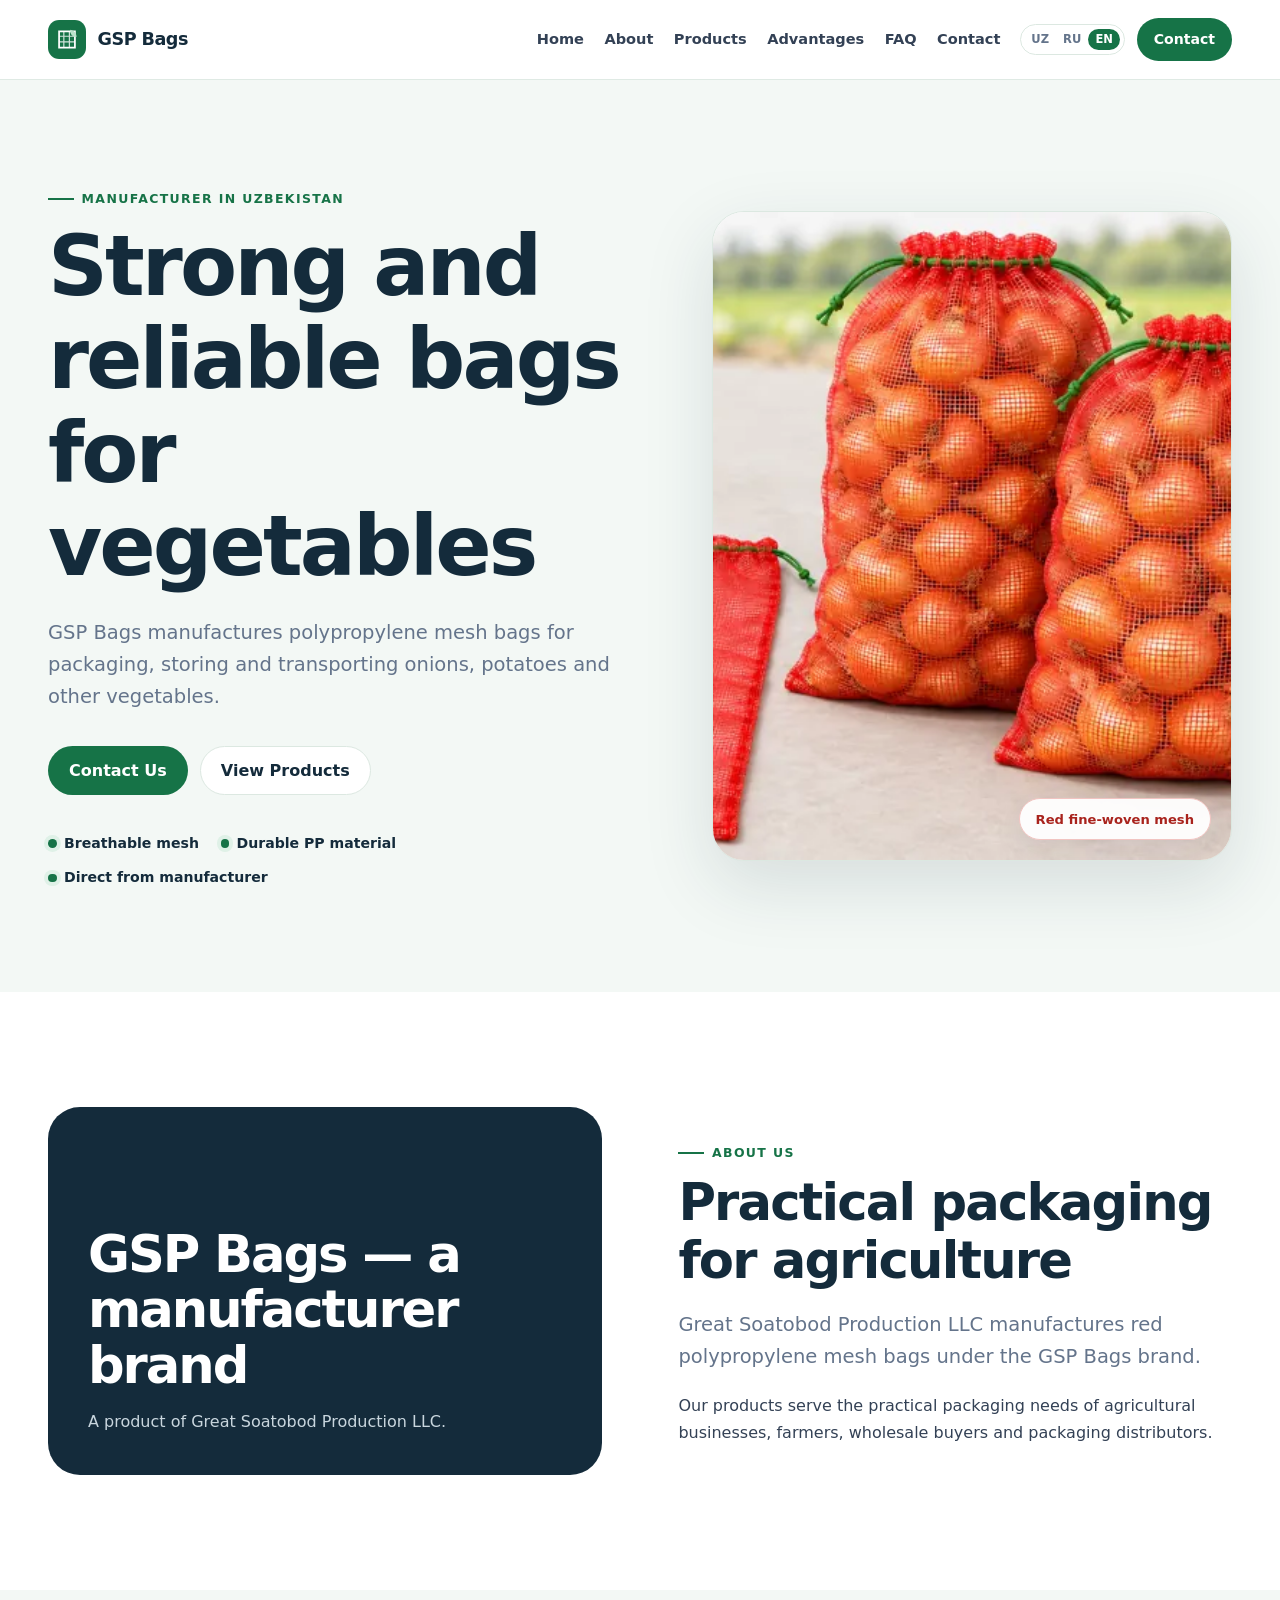
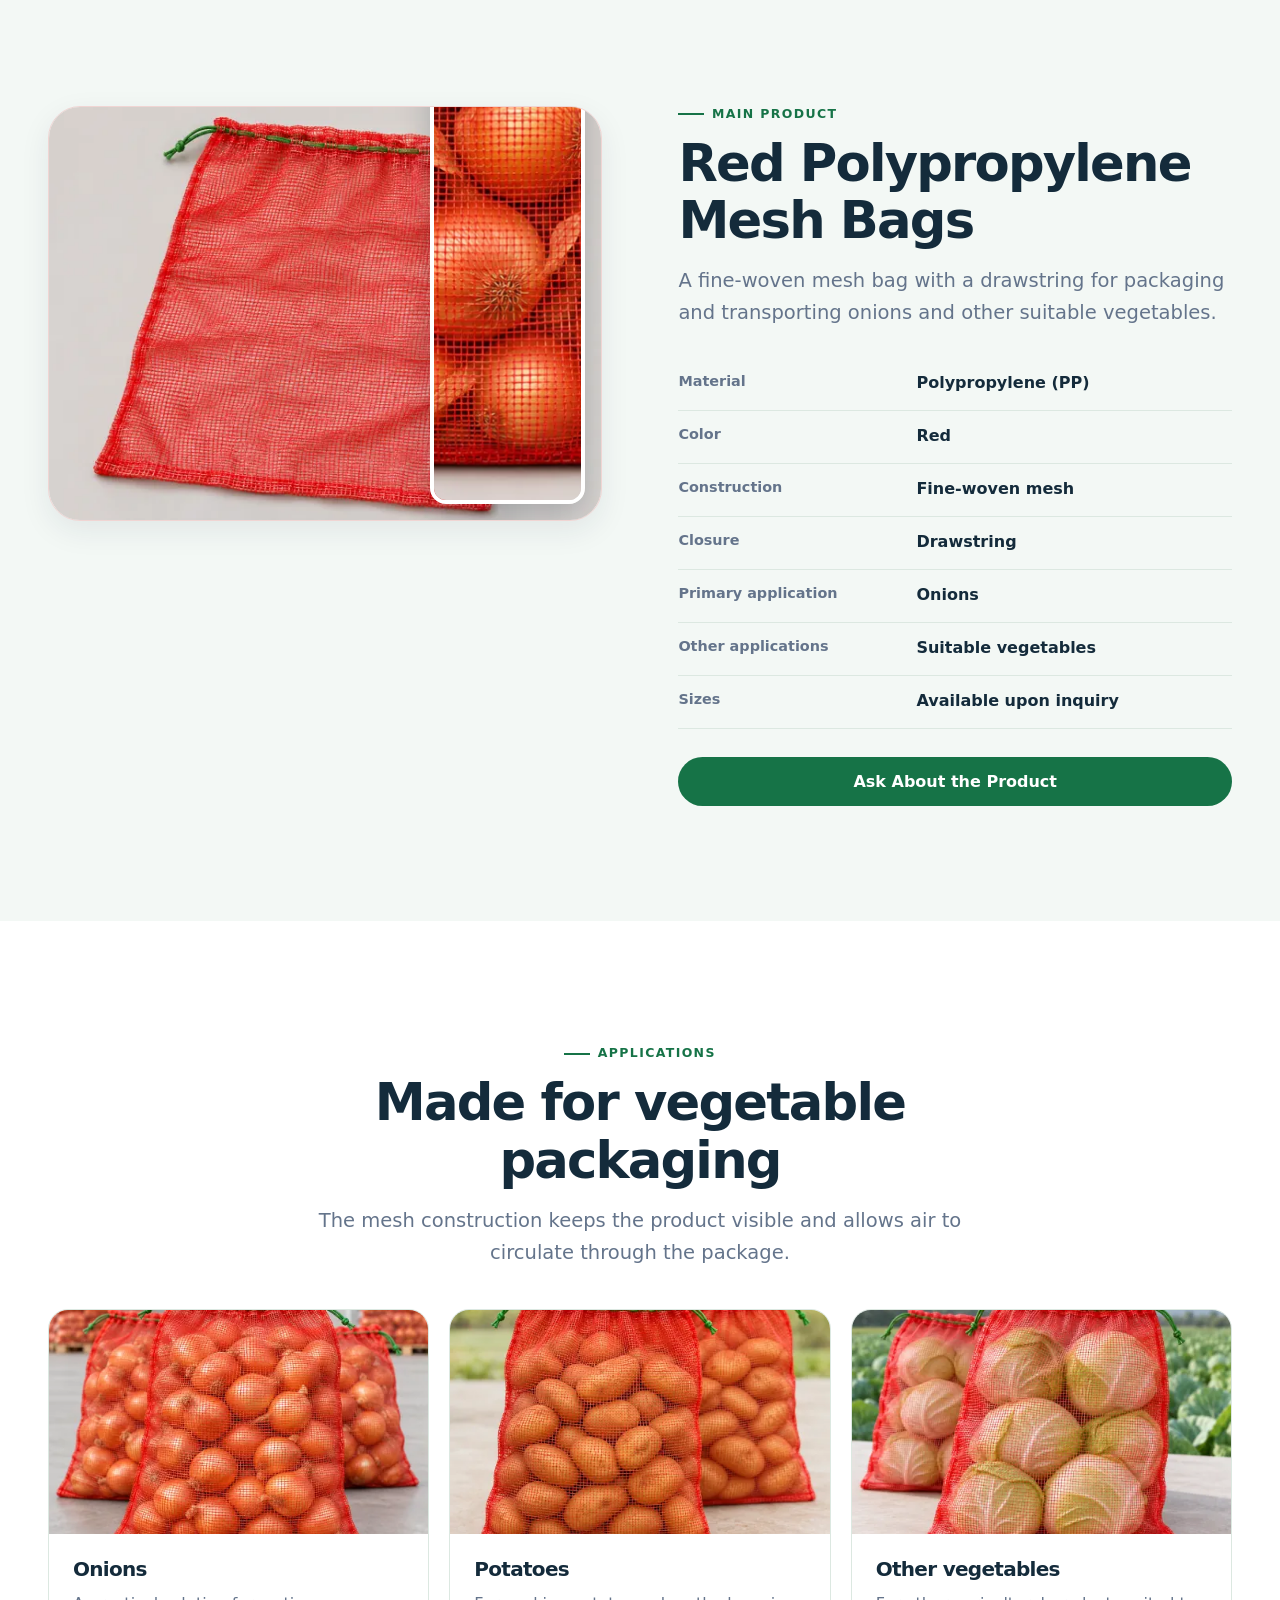
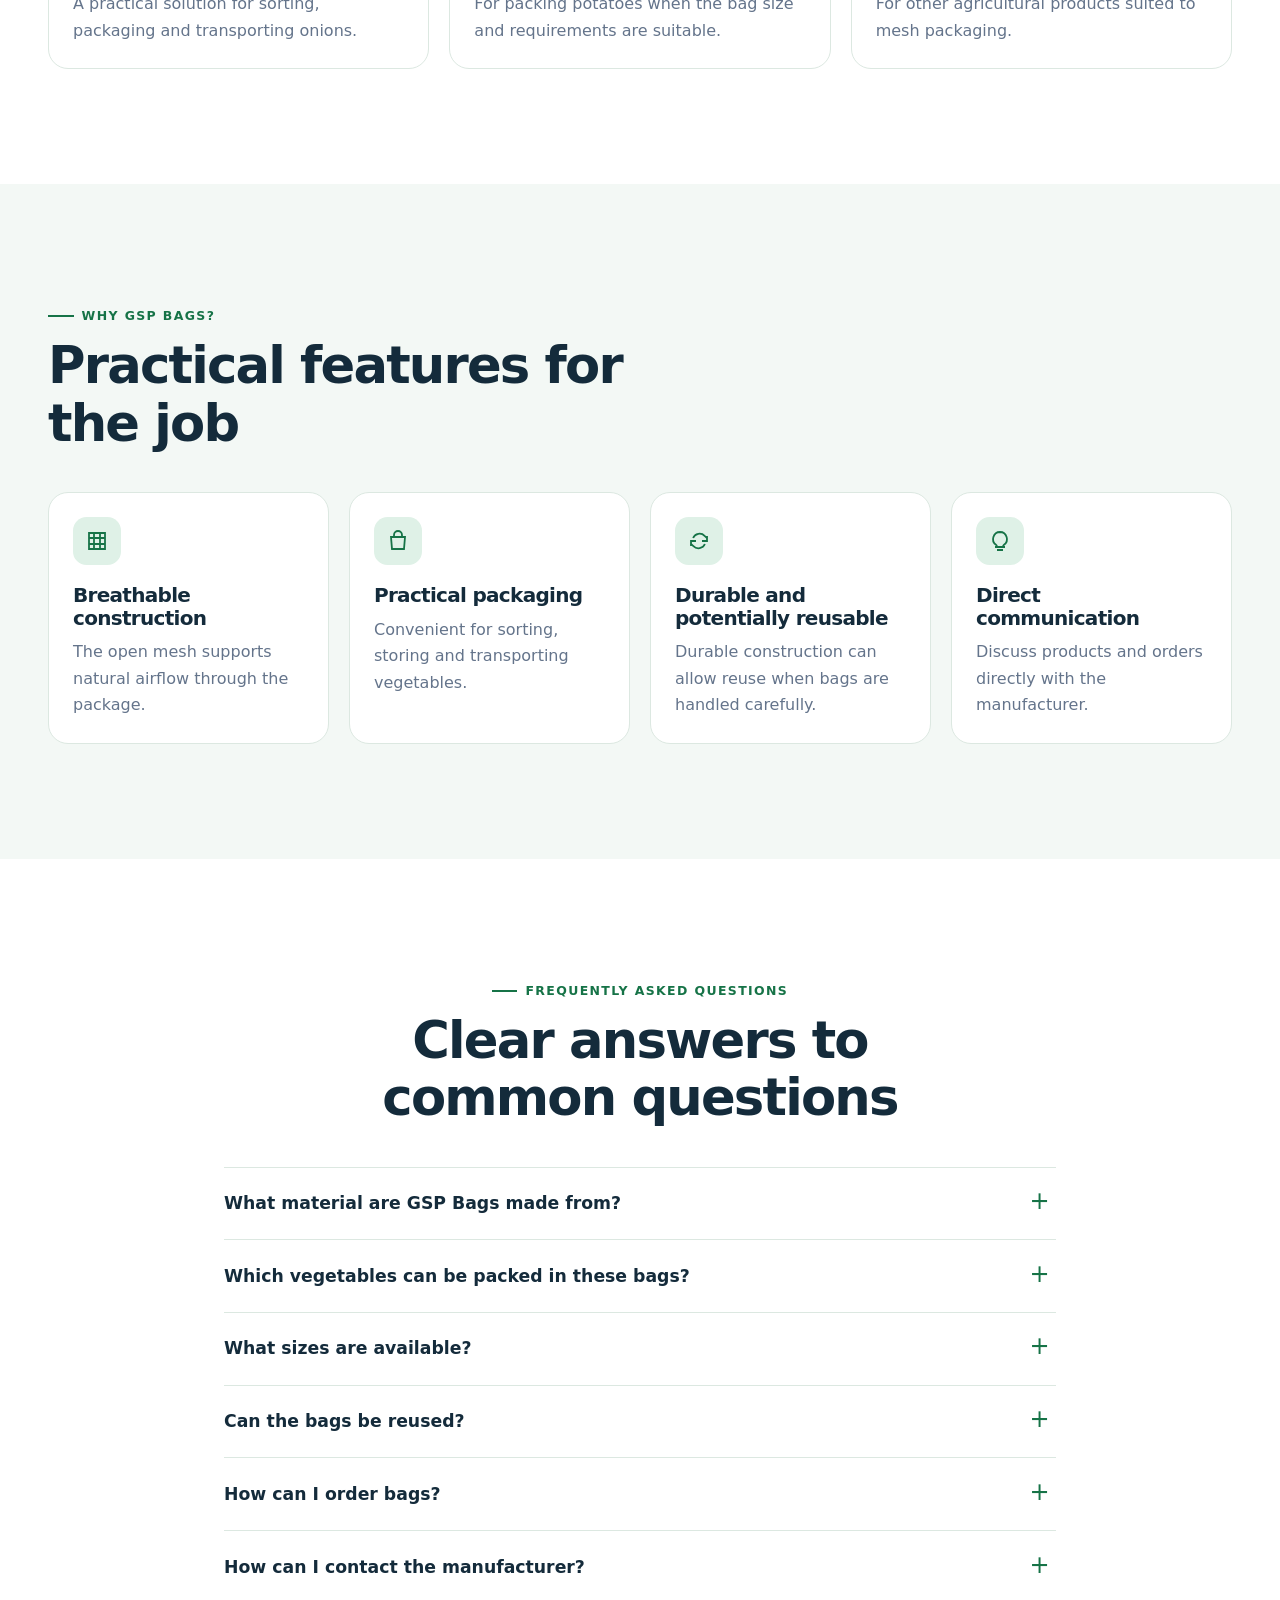
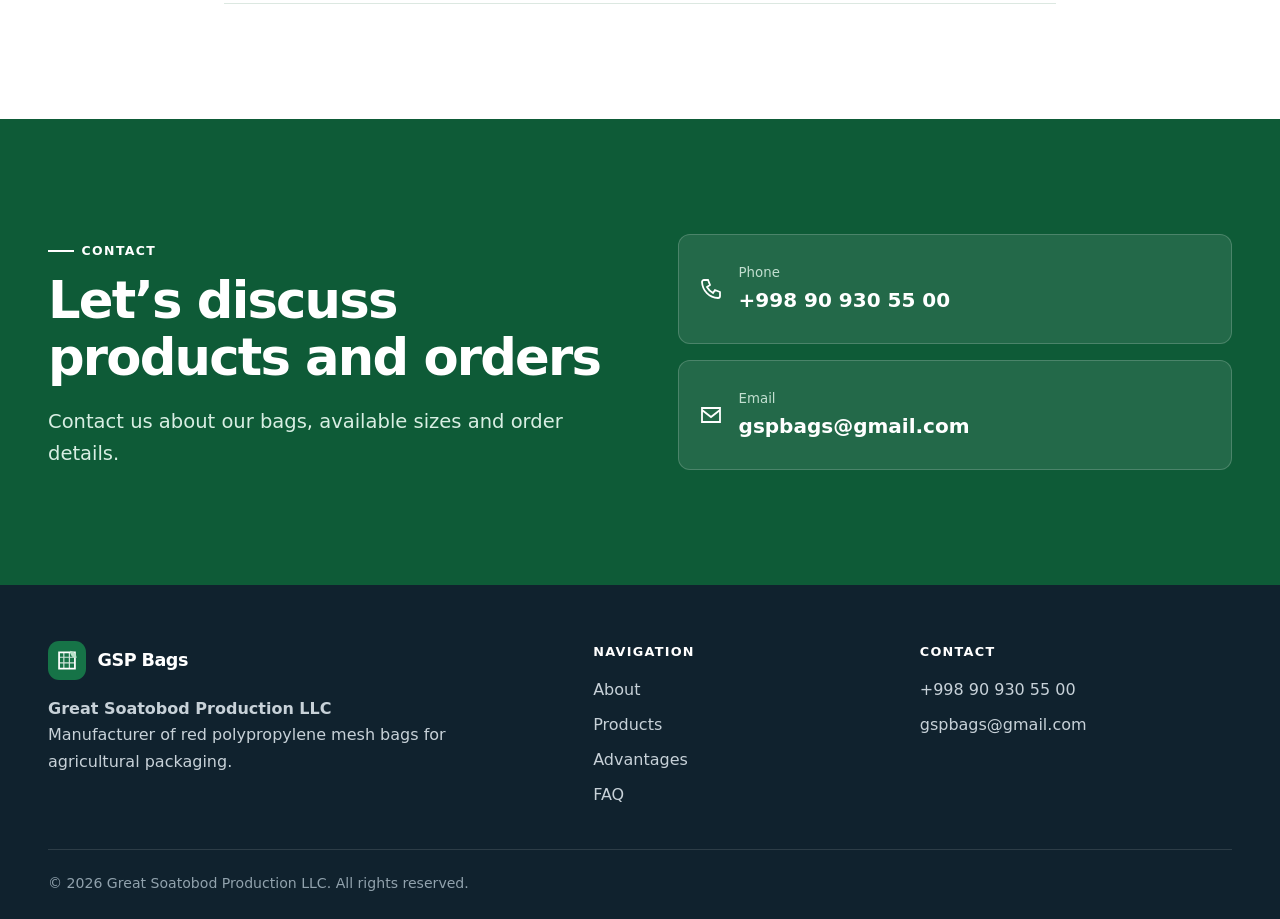
==== commit bb1906e4: "feat: refine GSP Bags branding and product visuals" ====
--- a/en/index.html
+++ b/en/index.html
@@ -19,19 +19,20 @@
     <meta property="og:locale" content="en_US">
     <meta property="og:locale:alternate" content="ru_RU">
     <meta property="og:locale:alternate" content="uz_UZ">
-    <meta property="og:image" content="https://gspbags.uz/assets/images/social-preview.svg">
+    <meta property="og:image" content="https://gspbags.uz/assets/images/og-gspbags.webp">
+    <meta property="og:image:type" content="image/webp">
     <meta property="og:image:width" content="1200">
     <meta property="og:image:height" content="630">
     <meta property="og:image:alt" content="GSP Bags — mesh bags for vegetables">
     <meta name="twitter:card" content="summary_large_image">
     <meta name="twitter:title" content="GSP Bags — Polypropylene Mesh Bags for Vegetables">
     <meta name="twitter:description" content="GSP Bags manufactures red polypropylene mesh bags for onions, potatoes and other suitable vegetables.">
-    <meta name="twitter:image" content="https://gspbags.uz/assets/images/social-preview.svg">
+    <meta name="twitter:image" content="https://gspbags.uz/assets/images/og-gspbags.webp">
     <link rel="icon" href="/assets/icons/brand-mark.svg" type="image/svg+xml">
     <link rel="manifest" href="/site.webmanifest">
     <link rel="stylesheet" href="/assets/css/style.css">
     <script type="application/ld+json">
-    {"@context":"https://schema.org","@graph":[{"@type":"Organization","@id":"https://gspbags.uz/#organization","name":"Great Soatobod Production LLC","alternateName":"GSP Bags","url":"https://gspbags.uz/","email":"gspbags@gmail.com","telephone":"+998909305500","logo":"https://gspbags.uz/assets/icons/brand-mark.svg","contactPoint":{"@type":"ContactPoint","telephone":"+998909305500","email":"gspbags@gmail.com","contactType":"sales","availableLanguage":["uz","ru","en"]}},{"@type":"WebSite","@id":"https://gspbags.uz/#website","url":"https://gspbags.uz/","name":"GSP Bags","publisher":{"@id":"https://gspbags.uz/#organization"},"inLanguage":"en"},{"@type":"Product","name":"Red Polypropylene Mesh Bags","description":"A fine-woven mesh bag with a drawstring for packaging and transporting onions and other suitable vegetables.","image":"https://gspbags.uz/assets/images/mesh-bag.svg","material":"Polypropylene (PP)","color":"Red","brand":{"@type":"Brand","name":"GSP Bags"},"manufacturer":{"@id":"https://gspbags.uz/#organization"}}]}
+    {"@context":"https://schema.org","@graph":[{"@type":"Organization","@id":"https://gspbags.uz/#organization","name":"Great Soatobod Production LLC","alternateName":"GSP Bags","url":"https://gspbags.uz/","email":"gspbags@gmail.com","telephone":"+998909305500","logo":"https://gspbags.uz/assets/icons/brand-mark.svg","contactPoint":{"@type":"ContactPoint","telephone":"+998909305500","email":"gspbags@gmail.com","contactType":"sales","availableLanguage":["uz","ru","en"]}},{"@type":"WebSite","@id":"https://gspbags.uz/#website","url":"https://gspbags.uz/","name":"GSP Bags","publisher":{"@id":"https://gspbags.uz/#organization"},"inLanguage":"en"},{"@type":"Product","name":"Red Polypropylene Mesh Bags","description":"A fine-woven mesh bag with a drawstring for packaging and transporting onions and other suitable vegetables.","image":"https://gspbags.uz/assets/images/product-empty-bag.webp","material":"Polypropylene (PP)","color":"Red","brand":{"@type":"Brand","name":"GSP Bags"},"manufacturer":{"@id":"https://gspbags.uz/#organization"}}]}
     </script>
 </head>
 <body>
@@ -61,7 +62,7 @@
                     <div class="hero-actions"><a class="button button--primary" href="#contact" data-i18n="hero_primary">Contact Us</a><a class="button button--secondary" href="#products" data-i18n="hero_secondary">View Products</a></div>
                     <ul class="attributes"><li data-i18n="hero_attr_1">Breathable mesh</li><li data-i18n="hero_attr_2">Durable PP material</li><li data-i18n="hero_attr_3">Direct from manufacturer</li></ul>
                 </div>
-                <div class="product-visual"><img src="/assets/images/mesh-bag.svg" width="480" height="560" alt="Red polypropylene mesh bag" data-i18n-alt="hero_alt" fetchpriority="high"><span class="visual-badge" data-i18n="hero_badge">Red fine-woven mesh</span></div>
+                <div class="product-visual"><picture><source media="(max-width: 800px)" srcset="/assets/images/hero-onion-bags-800.webp"><img src="/assets/images/hero-onion-bags.webp" width="1600" height="900" alt="Red polypropylene mesh bags filled with onions beside an empty bag" data-i18n-alt="hero_alt" fetchpriority="high"></picture><span class="visual-badge" data-i18n="hero_badge">Red fine-woven mesh</span></div>
             </div>
         </section>
         <section class="section" id="about">
@@ -72,7 +73,7 @@
         </section>
         <section class="section section--tinted" id="products">
             <div class="container product-grid">
-                <div class="product-image"><img src="/assets/images/mesh-bag.svg" width="480" height="560" loading="lazy" alt="Red polypropylene mesh bag with drawstring" data-i18n-alt="product_alt"></div>
+                <div class="product-image"><picture><source media="(max-width: 700px)" srcset="/assets/images/product-empty-bag-600.webp"><img src="/assets/images/product-empty-bag.webp" width="1200" height="900" loading="lazy" alt="Empty red polypropylene mesh bag with green drawstring" data-i18n-alt="product_alt"></picture><img class="product-filled-preview" src="/assets/images/product-filled-bag.webp" width="1200" height="900" loading="lazy" alt="Red polypropylene mesh bag filled with onions" data-i18n-alt="product_filled_alt"></div>
                 <div class="product-content">
                     <p class="eyebrow" data-i18n="product_eyebrow">Main Product</p><h2 data-i18n="product_title">Red Polypropylene Mesh Bags</h2><p class="lead" data-i18n="product_text">A fine-woven mesh bag with a drawstring for packaging and transporting onions and other suitable vegetables.</p>
                     <table class="spec-table"><caption class="visually-hidden" data-i18n="spec_caption">Product specifications</caption><tbody>
@@ -86,9 +87,9 @@
             <div class="container">
                 <div class="section-heading section-heading--center"><p class="eyebrow" data-i18n="apps_eyebrow">Applications</p><h2 data-i18n="apps_title">Made for vegetable packaging</h2><p class="lead" data-i18n="apps_text">The mesh construction keeps the product visible and allows air to circulate through the package.</p></div>
                 <div class="card-grid">
-                    <article class="application-card"><div class="application-visual" aria-hidden="true"><svg viewBox="0 0 120 120"><path d="M61 27c12-10 25-12 31-8-2 13-11 21-28 21" fill="#167347"/><path d="M58 33c-28 5-39 29-30 49 10 23 54 27 67 3 13-23-3-51-37-52Z" fill="#d99c42"/><path d="M58 33c-8 23-8 41 0 63M42 39c-7 20-6 38 0 52M75 37c9 20 8 38 1 54" fill="none" stroke="#b27421" stroke-width="3" opacity=".65"/></svg></div><div class="card-copy"><h3 data-i18n="app_onion">Onions</h3><p data-i18n="app_onion_text">A practical solution for sorting, packaging and transporting onions.</p></div></article>
-                    <article class="application-card"><div class="application-visual" aria-hidden="true"><svg viewBox="0 0 120 120"><path d="M27 55c5-20 21-34 40-30 15 3 29 22 26 41-4 24-20 32-41 28-21-3-31-18-25-39Z" fill="#b88a50"/><circle cx="45" cy="52" r="3" fill="#8d6739"/><circle cx="72" cy="72" r="3" fill="#8d6739"/><circle cx="69" cy="43" r="2.5" fill="#8d6739"/><circle cx="43" cy="76" r="2.5" fill="#8d6739"/></svg></div><div class="card-copy"><h3 data-i18n="app_potato">Potatoes</h3><p data-i18n="app_potato_text">For packing potatoes when the bag size and requirements are suitable.</p></div></article>
-                    <article class="application-card"><div class="application-visual" aria-hidden="true"><svg viewBox="0 0 120 120"><path d="M64 38c13-15 28-14 34-8-7 15-17 20-34 15" fill="#167347"/><path d="M25 66c4-22 22-35 42-29 21 6 32 25 22 44-12 23-42 23-57 7-6-6-9-13-7-22Z" fill="#ef5a43"/><path d="M53 38c-4-11-11-16-20-18 1 12 8 20 20 22" fill="#3b925f"/></svg></div><div class="card-copy"><h3 data-i18n="app_other">Other vegetables</h3><p data-i18n="app_other_text">For other agricultural products suited to mesh packaging.</p></div></article>
+                    <article class="application-card"><div class="application-visual"><picture><source media="(max-width: 600px)" srcset="/assets/images/application-onions-480.webp"><img src="/assets/images/application-onions.webp" width="800" height="600" loading="lazy" alt="Onions packed in red mesh bags" data-i18n-alt="app_onion_alt"></picture></div><div class="card-copy"><h3 data-i18n="app_onion">Onions</h3><p data-i18n="app_onion_text">A practical solution for sorting, packaging and transporting onions.</p></div></article>
+                    <article class="application-card"><div class="application-visual"><picture><source media="(max-width: 600px)" srcset="/assets/images/application-potatoes-480.webp"><img src="/assets/images/application-potatoes.webp" width="800" height="600" loading="lazy" alt="Potatoes packed in red mesh bags" data-i18n-alt="app_potato_alt"></picture></div><div class="card-copy"><h3 data-i18n="app_potato">Potatoes</h3><p data-i18n="app_potato_text">For packing potatoes when the bag size and requirements are suitable.</p></div></article>
+                    <article class="application-card"><div class="application-visual"><picture><source media="(max-width: 600px)" srcset="/assets/images/application-vegetables-480.webp"><img src="/assets/images/application-vegetables.webp" width="800" height="600" loading="lazy" alt="Cabbages packed in red mesh bags" data-i18n-alt="app_other_alt"></picture></div><div class="card-copy"><h3 data-i18n="app_other">Other vegetables</h3><p data-i18n="app_other_text">For other agricultural products suited to mesh packaging.</p></div></article>
                 </div>
             </div>
         </section>
--- a/assets/css/style.css
+++ b/assets/css/style.css
@@ -112,6 +112,10 @@
     margin-bottom: 2.5rem;
 }
 
+.section-heading .lead {
+    margin-top: 1rem;
+}
+
 .section-heading--center {
     margin-inline: auto;
     text-align: center;
@@ -338,27 +342,12 @@
 }
 
 .hero {
-    position: relative;
     overflow: hidden;
-    padding-block: clamp(4.5rem, 9vw, 7.5rem);
-    background: linear-gradient(135deg, #f7fbf8 0%, #edf7f1 100%);
-}
-
-.hero::after {
-    position: absolute;
-    right: -8rem;
-    bottom: -15rem;
-    width: 35rem;
-    height: 35rem;
-    border: 1px solid rgba(22, 115, 71, 0.12);
-    border-radius: 50%;
-    box-shadow: 0 0 0 5rem rgba(22, 115, 71, 0.035), 0 0 0 10rem rgba(22, 115, 71, 0.025);
-    content: "";
+    padding-block: clamp(4rem, 8vw, 6.75rem);
+    background: #f3f8f5;
 }
 
 .hero-grid {
-    position: relative;
-    z-index: 1;
     display: grid;
     align-items: center;
     gap: clamp(3rem, 7vw, 6rem);
@@ -406,29 +395,25 @@
 
 .product-visual {
     position: relative;
-    display: grid;
-    min-height: 32rem;
-    place-items: center;
+    aspect-ratio: 4 / 5;
     overflow: hidden;
-    background: linear-gradient(145deg, #fff 0%, #eef5f1 100%);
+    background: var(--color-white);
     border: 1px solid var(--color-border);
     border-radius: var(--radius-lg);
     box-shadow: var(--shadow-lg);
 }
 
-.product-visual::before {
-    position: absolute;
-    inset: 0;
-    content: "";
-    background-image: radial-gradient(rgba(22, 115, 71, 0.13) 1px, transparent 1px);
-    background-size: 18px 18px;
-    mask-image: linear-gradient(to bottom, transparent, black 30%, black 70%, transparent);
+.product-visual picture {
+    display: block;
+    width: 100%;
+    height: 100%;
 }
 
 .product-visual img {
-    position: relative;
-    width: min(82%, 27rem);
-    filter: drop-shadow(0 1.75rem 1.5rem rgba(169, 35, 29, 0.23));
+    width: 100%;
+    height: 100%;
+    object-fit: cover;
+    object-position: 73% center;
 }
 
 .visual-badge {
@@ -489,17 +474,37 @@
 }
 
 .product-image {
-    display: grid;
-    min-height: 30rem;
-    place-items: center;
-    padding: 2rem;
-    background: #fff4f3;
+    position: relative;
+    aspect-ratio: 4 / 3;
+    overflow: hidden;
+    background: var(--color-white);
     border: 1px solid #f0d5d3;
     border-radius: var(--radius-lg);
-}
-
-.product-image img {
-    width: min(90%, 27rem);
+    box-shadow: var(--shadow-sm);
+}
+
+.product-image > picture,
+.product-image > picture img {
+    display: block;
+    width: 100%;
+    height: 100%;
+}
+
+.product-image > picture img {
+    object-fit: cover;
+}
+
+.product-filled-preview {
+    position: absolute;
+    right: 1rem;
+    bottom: 1rem;
+    width: clamp(7rem, 28%, 10rem);
+    aspect-ratio: 1;
+    object-fit: cover;
+    object-position: center;
+    border: 4px solid var(--color-white);
+    border-radius: 1rem;
+    box-shadow: 0 10px 30px rgba(20, 43, 59, 0.22);
 }
 
 .product-content {
@@ -560,23 +565,25 @@
 }
 
 .application-visual {
-    display: grid;
-    height: 12rem;
-    place-items: center;
-    background: linear-gradient(145deg, #eff7f2, #deeee4);
-}
-
-.application-visual svg {
-    width: 7rem;
-    height: 7rem;
-}
-
-.application-card:nth-child(2) .application-visual {
-    background: linear-gradient(145deg, #f8f4e9, #ede3cb);
-}
-
-.application-card:nth-child(3) .application-visual {
-    background: linear-gradient(145deg, #eef6f9, #dcecf2);
+    height: 14rem;
+    overflow: hidden;
+    background: var(--color-background);
+}
+
+.application-visual picture,
+.application-visual img {
+    display: block;
+    width: 100%;
+    height: 100%;
+}
+
+.application-visual img {
+    object-fit: cover;
+    transition: transform 300ms ease;
+}
+
+.application-card:hover .application-visual img {
+    transform: scale(1.025);
 }
 
 .card-copy {
@@ -816,6 +823,12 @@
         display: none;
     }
 
+    .benefit-grid {
+        grid-template-columns: repeat(2, minmax(0, 1fr));
+    }
+}
+
+@media (max-width: 56rem) {
     .hero-grid {
         grid-template-columns: 1fr;
     }
@@ -825,11 +838,11 @@
     }
 
     .product-visual {
-        min-height: 28rem;
-    }
-
-    .benefit-grid {
-        grid-template-columns: repeat(2, minmax(0, 1fr));
+        aspect-ratio: 16 / 10;
+    }
+
+    .product-visual img {
+        object-position: 70% center;
     }
 }
 
@@ -859,9 +872,7 @@
         min-height: 11rem;
     }
 
-    .about-panel,
-    .product-image,
-    .product-visual {
+    .about-panel {
         min-height: 23rem;
     }
 }
@@ -889,9 +900,18 @@
         width: 100%;
     }
 
-    .product-visual,
-    .product-image {
-        min-height: 20rem;
+    .visual-badge {
+        display: none;
+    }
+
+    .product-visual {
+        aspect-ratio: 4 / 3;
+    }
+
+    .product-filled-preview {
+        right: 0.65rem;
+        bottom: 0.65rem;
+        border-width: 3px;
     }
 
     .application-card {
@@ -899,7 +919,7 @@
     }
 
     .application-visual {
-        height: 10rem;
+        height: 12rem;
         min-height: 0;
     }
 
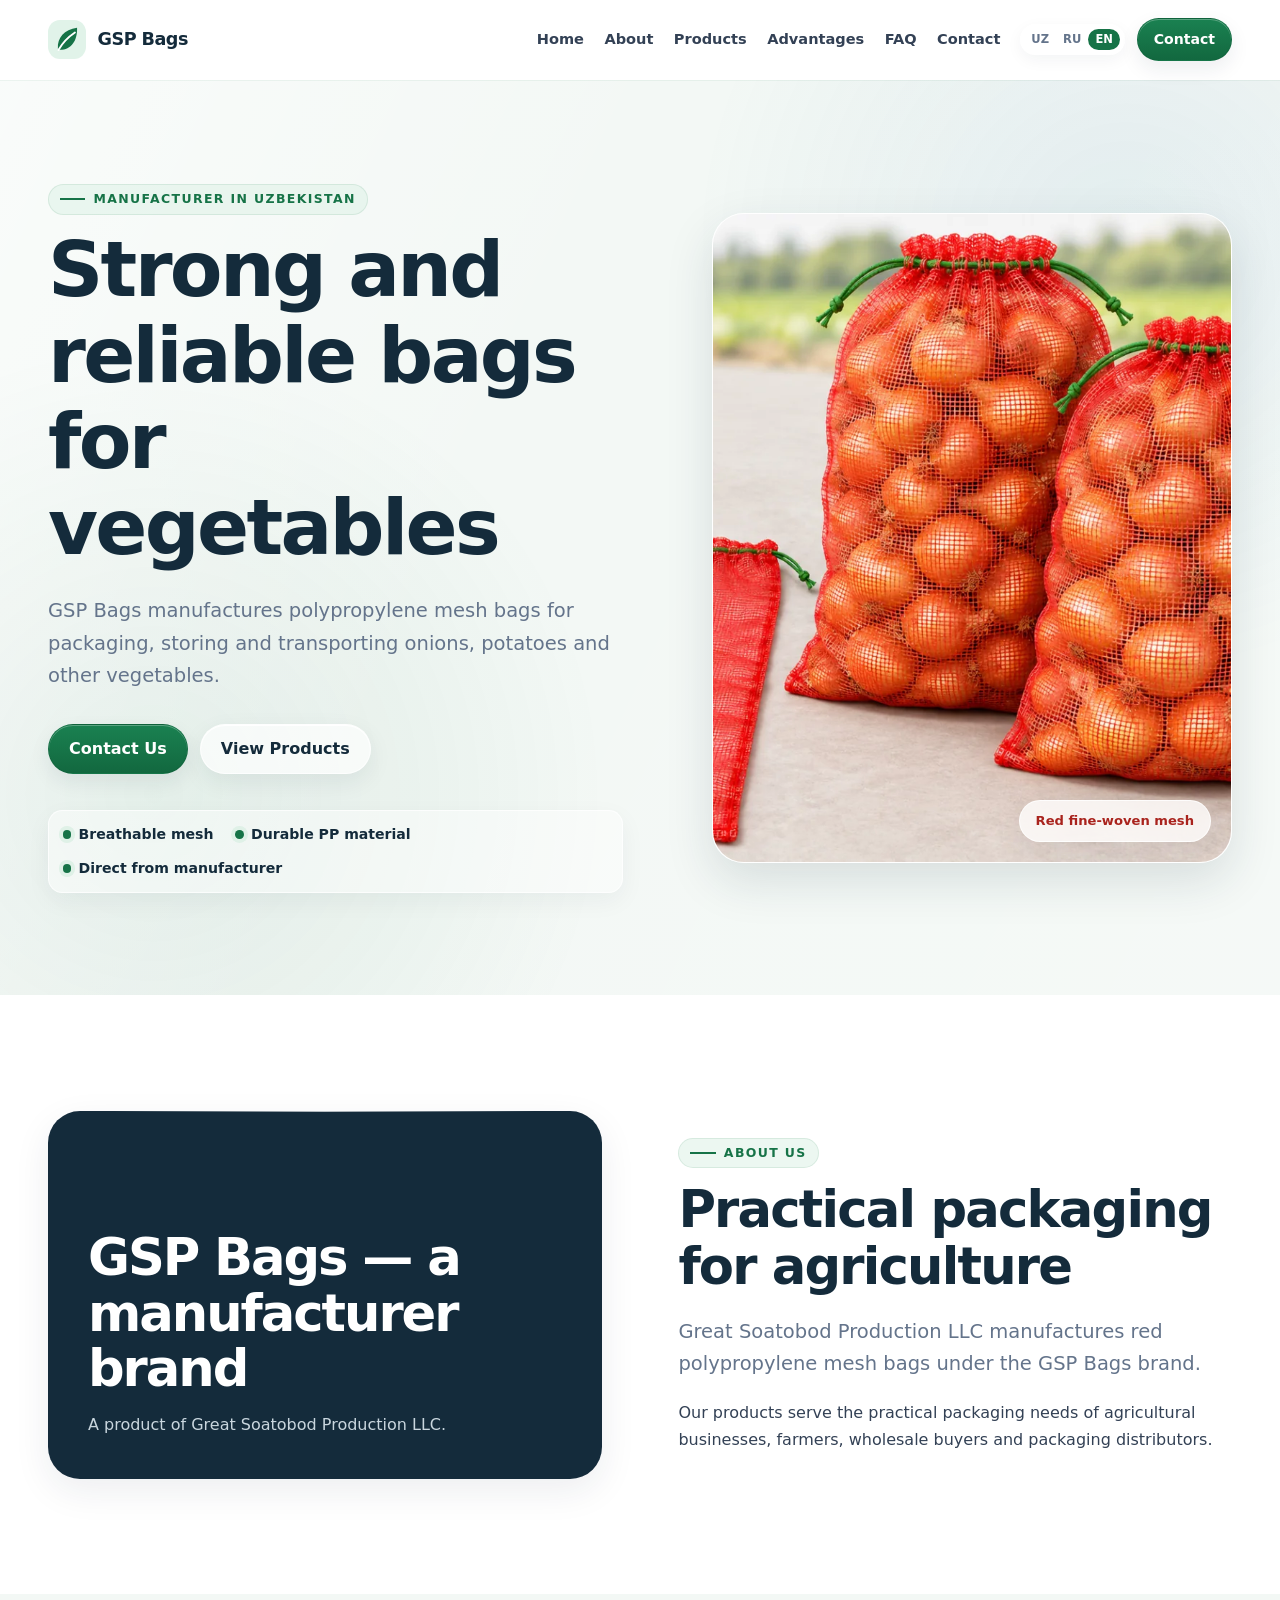
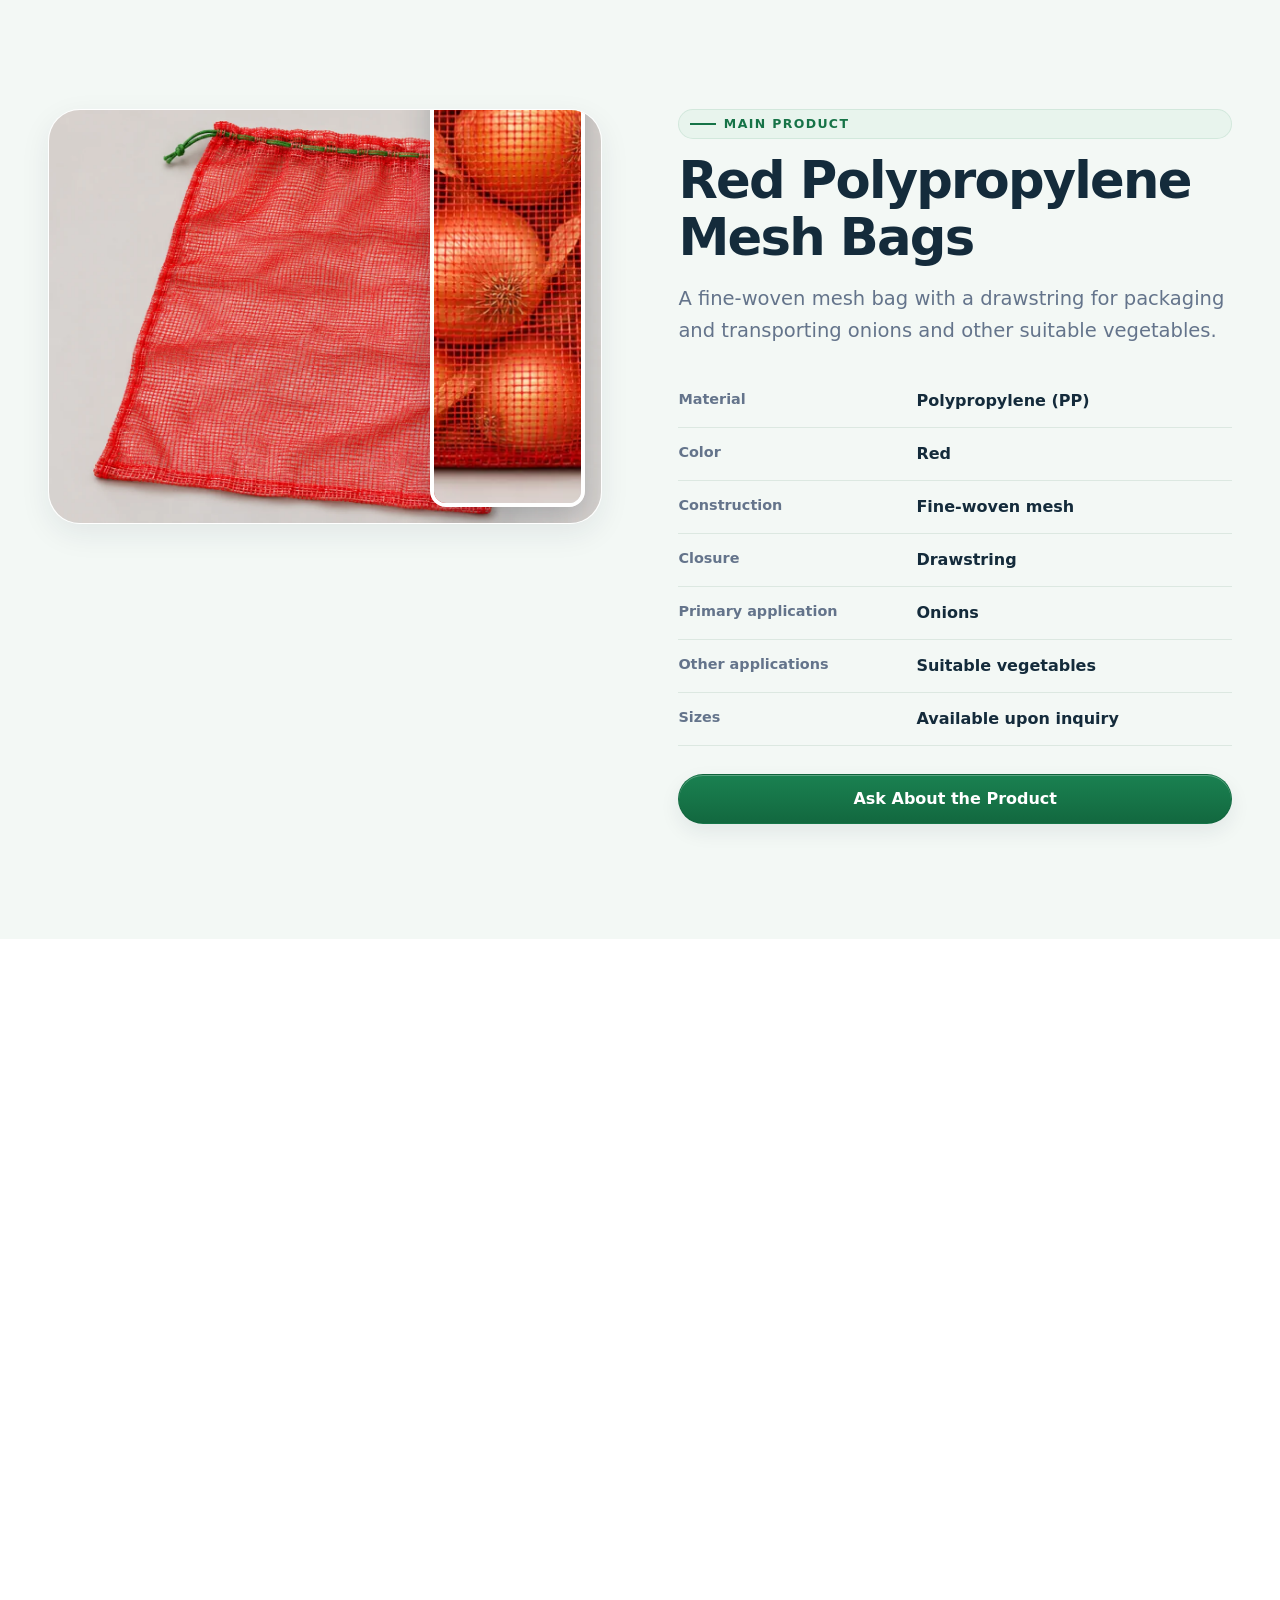
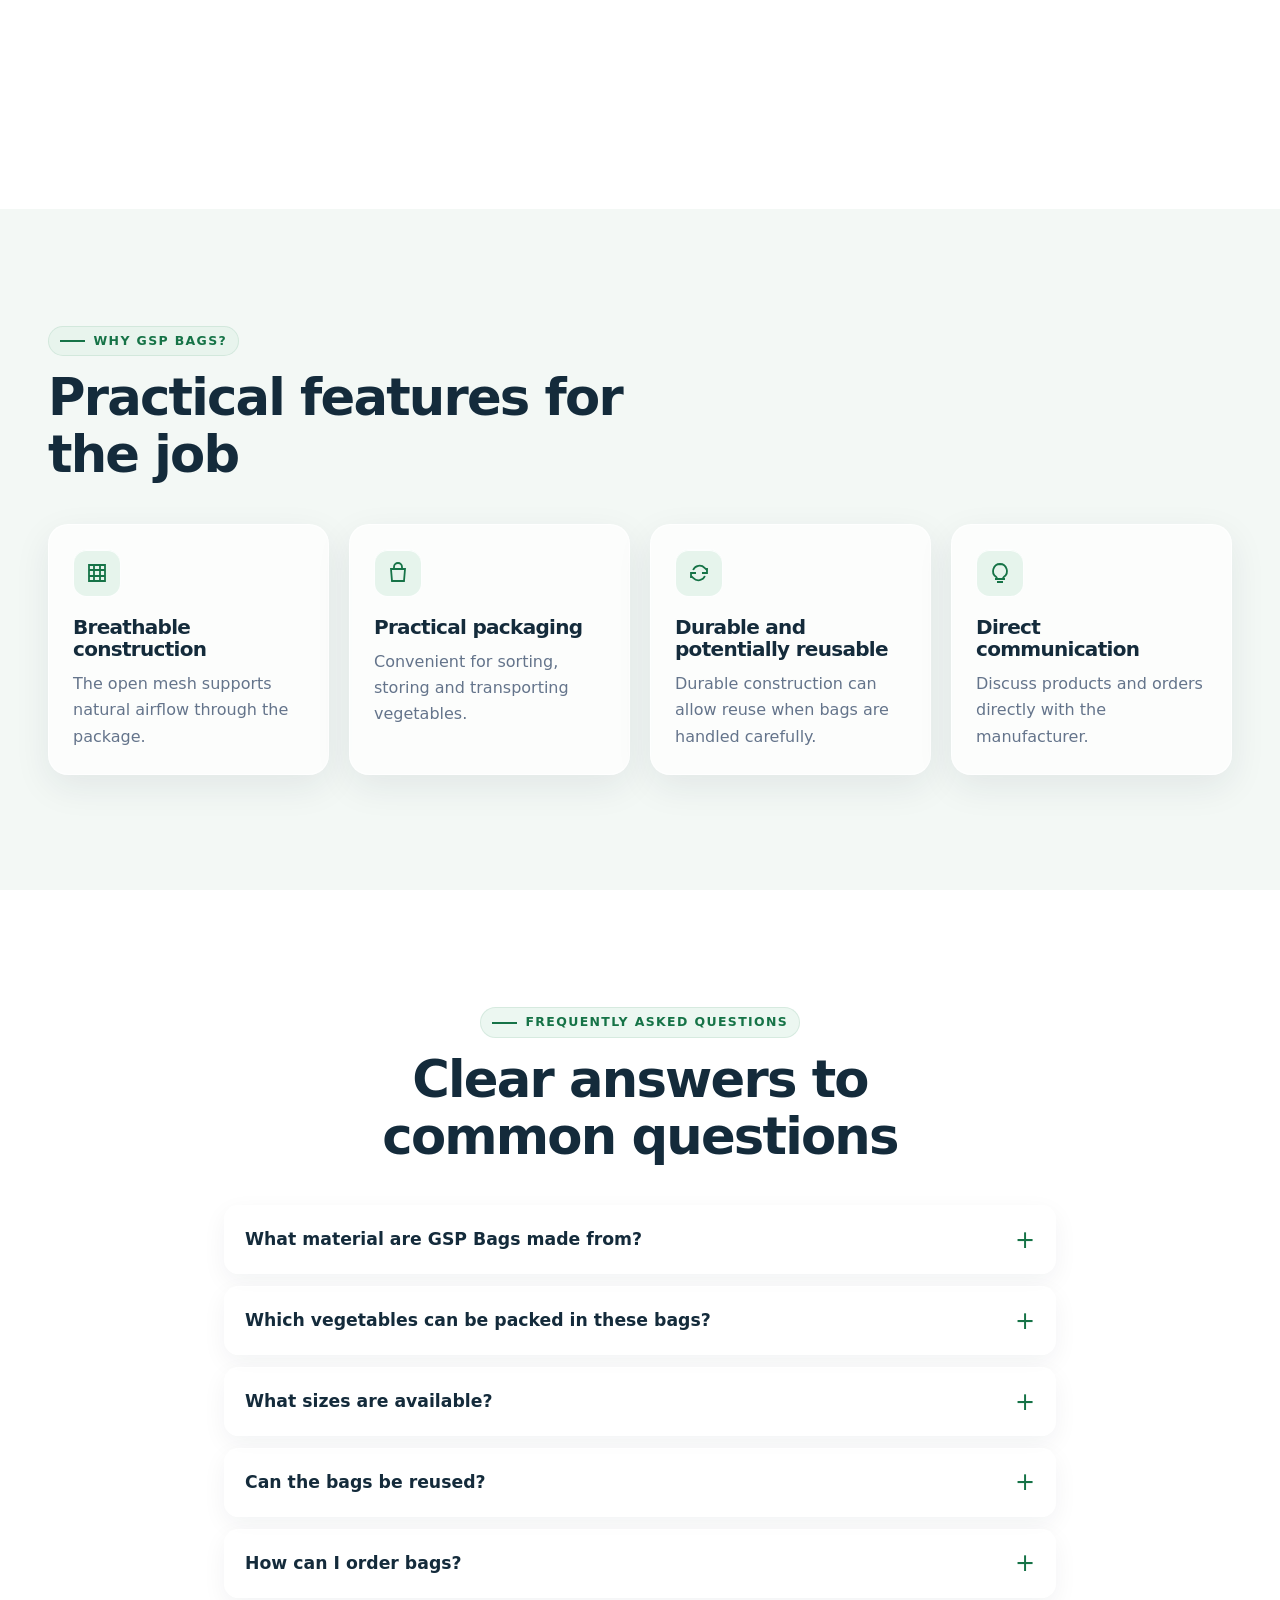
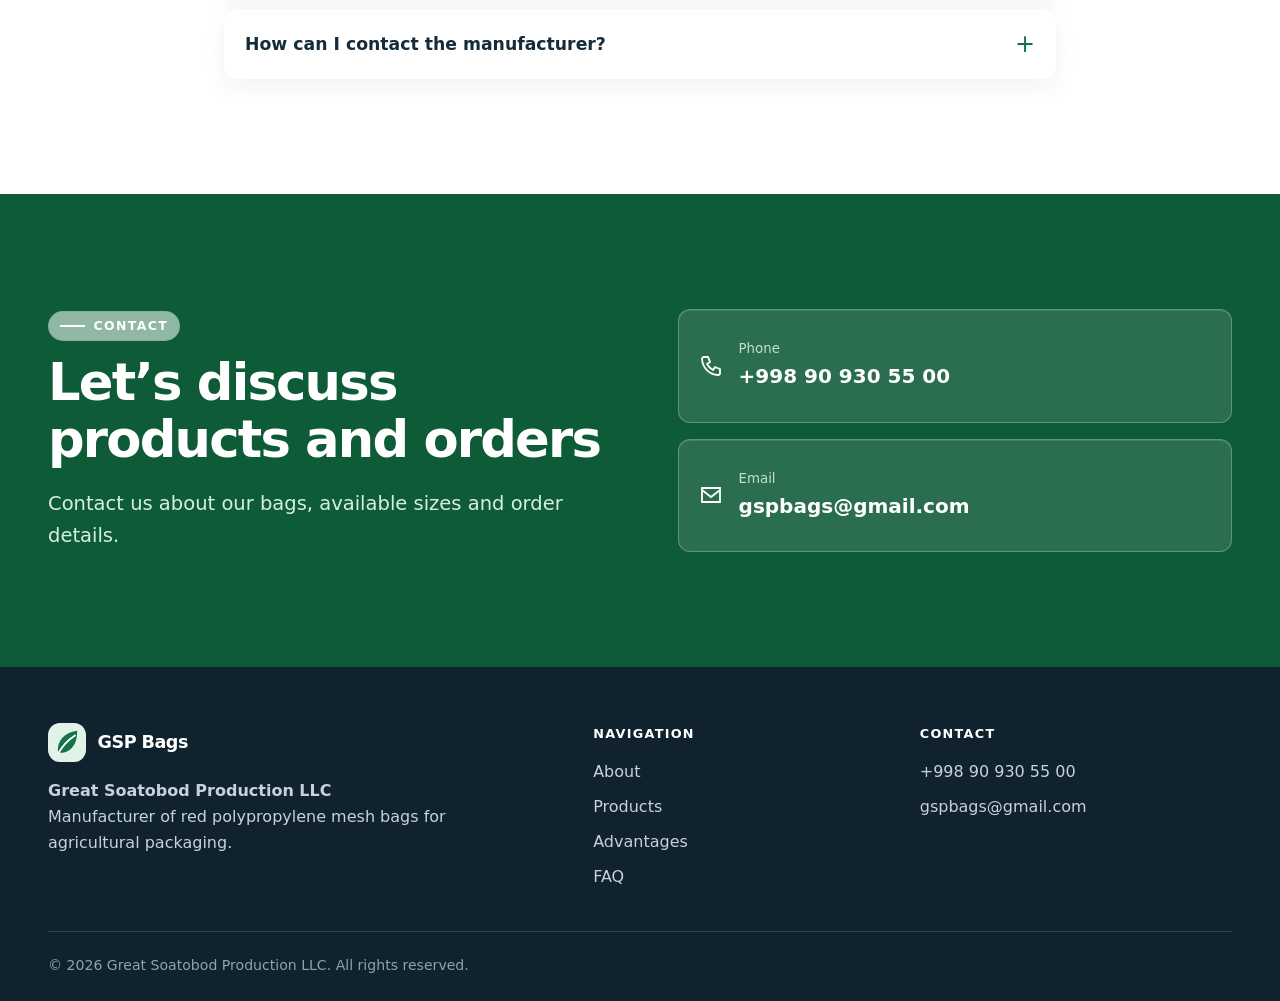
==== commit 8c2a5874: "feat: introduce leaf branding and liquid glass UI" ====
--- a/en/index.html
+++ b/en/index.html
@@ -28,7 +28,9 @@
     <meta name="twitter:title" content="GSP Bags — Polypropylene Mesh Bags for Vegetables">
     <meta name="twitter:description" content="GSP Bags manufactures red polypropylene mesh bags for onions, potatoes and other suitable vegetables.">
     <meta name="twitter:image" content="https://gspbags.uz/assets/images/og-gspbags.webp">
-    <link rel="icon" href="/assets/icons/brand-mark.svg" type="image/svg+xml">
+    <link rel="icon" href="/assets/icons/favicon.svg" type="image/svg+xml">
+    <link rel="icon" href="/assets/icons/favicon-32.png" type="image/png" sizes="32x32">
+    <link rel="apple-touch-icon" href="/assets/icons/apple-touch-icon.png" sizes="180x180">
     <link rel="manifest" href="/site.webmanifest">
     <link rel="stylesheet" href="/assets/css/style.css">
     <script type="application/ld+json">
--- a/assets/css/style.css
+++ b/assets/css/style.css
@@ -18,6 +18,19 @@
     --radius-md: 1.25rem;
     --radius-lg: 2rem;
     --header-height: 5rem;
+    --glass-background: rgba(255, 255, 255, 0.7);
+    --glass-background-strong: rgba(255, 255, 255, 0.88);
+    --glass-border: rgba(255, 255, 255, 0.76);
+    --glass-border-subtle: rgba(22, 115, 71, 0.14);
+    --glass-shadow: 0 12px 36px rgba(20, 43, 59, 0.08);
+    --glass-shadow-hover: 0 18px 48px rgba(20, 43, 59, 0.13);
+    --glass-blur: 18px;
+    --glass-radius: 1.5rem;
+    --glass-radius-small: 0.9rem;
+    --motion-fast: 180ms;
+    --motion-normal: 280ms;
+    --motion-slow: 560ms;
+    --motion-ease: cubic-bezier(0.22, 1, 0.36, 1);
 }
 
 *,
@@ -43,6 +56,14 @@
 
 body.menu-open {
     overflow: hidden;
+}
+
+body.menu-open::before {
+    position: fixed;
+    z-index: 90;
+    inset: var(--header-height) 0 0;
+    content: "";
+    background: rgba(20, 43, 59, 0.12);
 }
 
 img,
@@ -126,12 +147,16 @@
     align-items: center;
     gap: 0.5rem;
     margin: 0 0 0.8rem;
+    padding: 0.38rem 0.68rem;
     color: var(--color-green);
     font-size: 0.78rem;
     font-weight: 800;
     letter-spacing: 0.11em;
     line-height: 1.3;
     text-transform: uppercase;
+    background: rgba(225, 243, 233, 0.62);
+    border: 1px solid rgba(22, 115, 71, 0.1);
+    border-radius: 999px;
 }
 
 .eyebrow::before {
@@ -153,7 +178,7 @@
 
 h1 {
     max-width: 15ch;
-    font-size: clamp(2.55rem, 7vw, 5.2rem);
+    font-size: clamp(2.55rem, 6.2vw, 4.8rem);
 }
 
 h2 {
@@ -178,12 +203,20 @@
     z-index: 100;
     top: 0;
     height: var(--header-height);
-    background: rgba(255, 255, 255, 0.94);
-    border-bottom: 1px solid rgba(220, 232, 225, 0.9);
-    backdrop-filter: blur(14px);
+    background: rgba(255, 255, 255, 0.72);
+    border-bottom: 1px solid rgba(255, 255, 255, 0.72);
+    box-shadow: 0 1px 0 rgba(22, 115, 71, 0.06);
+    transition: background var(--motion-normal) ease, box-shadow var(--motion-normal) ease, border-color var(--motion-normal) ease;
+}
+
+.site-header.is-scrolled {
+    background: rgba(255, 255, 255, 0.84);
+    border-color: rgba(22, 115, 71, 0.1);
+    box-shadow: 0 10px 32px rgba(20, 43, 59, 0.09);
 }
 
 .header-inner {
+    position: relative;
     display: flex;
     height: 100%;
     align-items: center;
@@ -206,6 +239,11 @@
 .brand-mark {
     width: 2.4rem;
     height: 2.4rem;
+    transition: transform var(--motion-fast) ease;
+}
+
+.brand:hover .brand-mark {
+    transform: rotate(-3deg) translateY(-1px);
 }
 
 .nav-wrap,
@@ -225,14 +263,36 @@
 }
 
 .site-nav a {
+    position: relative;
     color: var(--color-text);
     font-size: 0.91rem;
     font-weight: 650;
     text-decoration: none;
-}
-
-.site-nav a:hover {
+    transition: color var(--motion-fast) ease;
+}
+
+.site-nav a::after {
+    position: absolute;
+    right: 0;
+    bottom: -0.45rem;
+    left: 0;
+    height: 2px;
+    content: "";
+    background: var(--color-green);
+    border-radius: 999px;
+    transform: scaleX(0);
+    transform-origin: center;
+    transition: transform var(--motion-fast) ease;
+}
+
+.site-nav a:hover,
+.site-nav a:focus-visible {
     color: var(--color-green);
+}
+
+.site-nav a:hover::after,
+.site-nav a:focus-visible::after {
+    transform: scaleX(1);
 }
 
 .header-actions {
@@ -241,8 +301,10 @@
 
 .language-switcher {
     padding: 0.22rem;
-    border: 1px solid var(--color-border);
+    background: rgba(255, 255, 255, 0.48);
+    border: 1px solid var(--glass-border);
     border-radius: 999px;
+    box-shadow: inset 0 1px 0 rgba(255, 255, 255, 0.9), 0 5px 16px rgba(20, 43, 59, 0.05);
 }
 
 .language-switcher a {
@@ -255,6 +317,13 @@
     line-height: 1;
     text-align: center;
     text-decoration: none;
+    transition: color var(--motion-fast) ease, background var(--motion-fast) ease, transform var(--motion-fast) ease;
+}
+
+.language-switcher a:hover {
+    color: var(--color-green);
+    background: rgba(225, 243, 233, 0.7);
+    transform: translateY(-1px);
 }
 
 .language-switcher a[aria-current="page"] {
@@ -267,11 +336,22 @@
     width: 2.75rem;
     height: 2.75rem;
     padding: 0.7rem;
-    border: 1px solid var(--color-border);
+    border: 1px solid var(--glass-border-subtle);
     color: var(--color-heading);
-    background: transparent;
+    background: rgba(255, 255, 255, 0.7);
     border-radius: 0.7rem;
+    box-shadow: inset 0 1px 0 rgba(255, 255, 255, 0.9), 0 6px 16px rgba(20, 43, 59, 0.06);
     cursor: pointer;
+    transition: background var(--motion-fast) ease, transform var(--motion-fast) ease, box-shadow var(--motion-fast) ease;
+}
+
+.menu-toggle:hover {
+    background: var(--color-white);
+    box-shadow: var(--glass-shadow);
+}
+
+.menu-toggle:active {
+    transform: scale(0.97);
 }
 
 .menu-toggle span {
@@ -308,16 +388,25 @@
     line-height: 1.2;
     text-align: center;
     text-decoration: none;
-    transition: transform 180ms ease, color 180ms ease, background 180ms ease, border-color 180ms ease;
+    box-shadow: inset 0 1px 0 rgba(255, 255, 255, 0.28), 0 8px 20px rgba(20, 43, 59, 0.08);
+    transition: transform var(--motion-fast) ease, color var(--motion-fast) ease, background var(--motion-fast) ease, border-color var(--motion-fast) ease, box-shadow var(--motion-fast) ease, filter var(--motion-fast) ease;
 }
 
 .button:hover {
     transform: translateY(-2px);
+    box-shadow: var(--glass-shadow-hover);
+    filter: brightness(1.025);
+}
+
+.button:active {
+    transform: translateY(0) scale(0.98);
+    transition-duration: 80ms;
 }
 
 .button--primary {
     color: var(--color-white);
-    background: var(--color-green);
+    background: linear-gradient(180deg, #1a8151 0%, var(--color-green) 56%, #12683f 100%);
+    border-color: rgba(9, 81, 47, 0.24);
 }
 
 .button--primary:hover {
@@ -326,8 +415,9 @@
 
 .button--secondary {
     color: var(--color-heading);
-    background: var(--color-white);
-    border-color: var(--color-border);
+    background: rgba(255, 255, 255, 0.68);
+    border-color: var(--glass-border);
+    box-shadow: inset 0 1px 0 rgba(255, 255, 255, 0.94), 0 8px 24px rgba(20, 43, 59, 0.07);
 }
 
 .button--secondary:hover {
@@ -342,12 +432,26 @@
 }
 
 .hero {
+    position: relative;
     overflow: hidden;
     padding-block: clamp(4rem, 8vw, 6.75rem);
-    background: #f3f8f5;
+    background:
+        radial-gradient(circle at 88% 18%, rgba(23, 107, 154, 0.09), transparent 32%),
+        radial-gradient(circle at 12% 78%, rgba(22, 115, 71, 0.09), transparent 34%),
+        #f3f8f5;
+}
+
+.hero::before {
+    position: absolute;
+    inset: 0;
+    content: "";
+    pointer-events: none;
+    background: linear-gradient(115deg, rgba(255, 255, 255, 0.52), transparent 40%, rgba(255, 255, 255, 0.18));
 }
 
 .hero-grid {
+    position: relative;
+    z-index: 1;
     display: grid;
     align-items: center;
     gap: clamp(3rem, 7vw, 6rem);
@@ -373,6 +477,12 @@
     margin: 2.3rem 0 0;
     padding: 0;
     list-style: none;
+    width: fit-content;
+    padding: 0.72rem 0.85rem;
+    background: rgba(255, 255, 255, 0.44);
+    border: 1px solid rgba(255, 255, 255, 0.72);
+    border-radius: var(--glass-radius-small);
+    box-shadow: 0 8px 24px rgba(20, 43, 59, 0.05);
 }
 
 .attributes li {
@@ -397,10 +507,10 @@
     position: relative;
     aspect-ratio: 4 / 5;
     overflow: hidden;
-    background: var(--color-white);
-    border: 1px solid var(--color-border);
+    background: var(--glass-background-strong);
+    border: 1px solid var(--glass-border);
     border-radius: var(--radius-lg);
-    box-shadow: var(--shadow-lg);
+    box-shadow: var(--glass-shadow-hover), inset 0 1px 0 rgba(255, 255, 255, 0.82);
 }
 
 .product-visual picture {
@@ -422,8 +532,8 @@
     bottom: 1.25rem;
     padding: 0.7rem 1rem;
     color: var(--color-red-dark);
-    background: rgba(255, 255, 255, 0.94);
-    border: 1px solid #f1c4c1;
+    background: rgba(255, 255, 255, 0.78);
+    border: 1px solid rgba(255, 255, 255, 0.82);
     border-radius: 999px;
     box-shadow: var(--shadow-sm);
     font-size: 0.82rem;
@@ -443,6 +553,7 @@
 }
 
 .about-panel {
+    position: relative;
     display: grid;
     min-height: 23rem;
     align-content: end;
@@ -450,6 +561,18 @@
     color: var(--color-white);
     background: var(--color-heading);
     border-radius: var(--radius-lg);
+    box-shadow: var(--glass-shadow);
+    overflow: hidden;
+}
+
+.about-panel::before {
+    position: absolute;
+    top: 0;
+    right: 12%;
+    left: 12%;
+    height: 1px;
+    content: "";
+    background: linear-gradient(90deg, transparent, rgba(255, 255, 255, 0.7), transparent);
 }
 
 .about-panel strong {
@@ -477,8 +600,8 @@
     position: relative;
     aspect-ratio: 4 / 3;
     overflow: hidden;
-    background: var(--color-white);
-    border: 1px solid #f0d5d3;
+    background: var(--glass-background-strong);
+    border: 1px solid var(--glass-border);
     border-radius: var(--radius-lg);
     box-shadow: var(--shadow-sm);
 }
@@ -552,16 +675,18 @@
 .application-card,
 .benefit-card {
     overflow: hidden;
-    background: var(--color-white);
-    border: 1px solid var(--color-border);
+    background: rgba(255, 255, 255, 0.72);
+    border: 1px solid var(--glass-border);
     border-radius: var(--radius-md);
-    transition: transform 180ms ease, box-shadow 180ms ease;
+    box-shadow: var(--glass-shadow);
+    transition: transform var(--motion-normal) var(--motion-ease), box-shadow var(--motion-normal) ease, border-color var(--motion-normal) ease;
 }
 
 .application-card:hover,
 .benefit-card:hover {
     transform: translateY(-4px);
-    box-shadow: var(--shadow-sm);
+    border-color: rgba(255, 255, 255, 0.94);
+    box-shadow: var(--glass-shadow-hover);
 }
 
 .application-visual {
@@ -613,7 +738,9 @@
     margin-bottom: 1.2rem;
     place-items: center;
     color: var(--color-green);
-    background: var(--color-green-light);
+    background: rgba(223, 241, 231, 0.78);
+    border: 1px solid rgba(255, 255, 255, 0.9);
+    box-shadow: inset 0 1px 0 rgba(255, 255, 255, 0.9);
     border-radius: 0.85rem;
 }
 
@@ -628,17 +755,22 @@
 }
 
 .faq-list details {
-    background: var(--color-white);
-    border-top: 1px solid var(--color-border);
+    margin-bottom: 0.75rem;
+    overflow: clip;
+    background: rgba(255, 255, 255, 0.72);
+    border: 1px solid var(--glass-border);
+    border-radius: var(--glass-radius-small);
+    box-shadow: 0 8px 24px rgba(20, 43, 59, 0.055);
+    transition: background var(--motion-fast) ease, box-shadow var(--motion-fast) ease;
 }
 
 .faq-list details:last-child {
-    border-bottom: 1px solid var(--color-border);
+    margin-bottom: 0;
 }
 
 .faq-list summary {
     position: relative;
-    padding: 1.35rem 3rem 1.35rem 0;
+    padding: 1.2rem 3.5rem 1.2rem 1.25rem;
     color: var(--color-heading);
     font-size: 1.08rem;
     font-weight: 750;
@@ -653,7 +785,7 @@
 .faq-list summary::after {
     position: absolute;
     top: 1.35rem;
-    right: 0.4rem;
+    right: 1.25rem;
     color: var(--color-green);
     content: "+";
     font-size: 1.5rem;
@@ -667,7 +799,7 @@
 
 .faq-list details p {
     max-width: 46rem;
-    padding: 0 2rem 1.4rem 0;
+    padding: 0 2.5rem 1.25rem 1.25rem;
     color: var(--color-muted);
 }
 
@@ -701,15 +833,18 @@
     align-items: center;
     gap: 1rem;
     padding: 1.2rem;
-    background: rgba(255, 255, 255, 0.09);
-    border: 1px solid rgba(255, 255, 255, 0.18);
+    background: rgba(255, 255, 255, 0.12);
+    border: 1px solid rgba(255, 255, 255, 0.25);
     border-radius: var(--radius-sm);
     text-decoration: none;
-    transition: background 180ms ease;
+    box-shadow: inset 0 1px 0 rgba(255, 255, 255, 0.12);
+    transition: background var(--motion-fast) ease, transform var(--motion-fast) ease, box-shadow var(--motion-fast) ease;
 }
 
 .contact-link:hover {
     background: rgba(255, 255, 255, 0.15);
+    transform: translateY(-2px);
+    box-shadow: 0 14px 32px rgba(5, 49, 28, 0.18);
 }
 
 .contact-link svg {
@@ -781,40 +916,162 @@
     font-size: 0.88rem;
 }
 
-@media (max-width: 64rem) {
+@supports ((-webkit-backdrop-filter: blur(1px)) or (backdrop-filter: blur(1px))) {
+    .site-header {
+        -webkit-backdrop-filter: saturate(150%) blur(var(--glass-blur));
+        backdrop-filter: saturate(150%) blur(var(--glass-blur));
+    }
+
+    .visual-badge {
+        -webkit-backdrop-filter: saturate(140%) blur(12px);
+        backdrop-filter: saturate(140%) blur(12px);
+    }
+}
+
+.js .reveal {
+    opacity: 0;
+    transform: translateY(20px);
+    transition:
+        opacity var(--motion-slow) var(--motion-ease) var(--reveal-delay, 0ms),
+        transform var(--motion-slow) var(--motion-ease) var(--reveal-delay, 0ms);
+}
+
+.js .reveal.is-visible {
+    opacity: 1;
+    transform: translateY(0);
+}
+
+.js .hero .hero-copy > *,
+.js .hero .product-visual {
+    opacity: 0;
+    transform: translateY(16px);
+    transition: opacity 560ms var(--motion-ease), transform 560ms var(--motion-ease);
+}
+
+.js .hero .product-visual {
+    transform: scale(0.985);
+    transition-delay: 120ms;
+}
+
+.js .hero.is-loaded .hero-copy > *,
+.js .hero.is-loaded .product-visual {
+    opacity: 1;
+    transform: translateY(0) scale(1);
+}
+
+.js .hero.is-loaded .hero-copy > :nth-child(1) {
+    transition-delay: 20ms;
+}
+
+.js .hero.is-loaded .hero-copy > :nth-child(2) {
+    transition-delay: 90ms;
+}
+
+.js .hero.is-loaded .hero-copy > :nth-child(3) {
+    transition-delay: 160ms;
+}
+
+.js .hero.is-loaded .hero-copy > :nth-child(4) {
+    transition-delay: 230ms;
+}
+
+.js .hero.is-loaded .hero-copy > :nth-child(5) {
+    transition-delay: 300ms;
+}
+
+.faq-list details[open] p {
+    animation: faq-content-in 220ms var(--motion-ease);
+}
+
+@keyframes faq-content-in {
+    from {
+        opacity: 0;
+        transform: translateY(-4px);
+    }
+
+    to {
+        opacity: 1;
+        transform: translateY(0);
+    }
+}
+
+@media (max-width: 63.99rem) {
     .menu-toggle {
         display: block;
     }
 
     .nav-wrap {
-        position: fixed;
-        top: var(--header-height);
+        position: absolute;
+        z-index: 10;
+        top: calc(100% + 0.65rem);
         right: 0;
-        bottom: 0;
+        bottom: auto;
         left: 0;
-        display: none;
+        display: grid;
         align-content: start;
         align-items: stretch;
-        padding: 1.5rem 1rem;
-        background: var(--color-white);
-        overflow-y: auto;
+        gap: 1rem;
+        max-height: calc(100vh - var(--header-height) - 1.5rem);
+        padding: 1rem;
+        overflow: hidden auto;
+        visibility: hidden;
+        opacity: 0;
+        pointer-events: none;
+        background: rgba(255, 255, 255, 0.94);
+        border: 1px solid var(--glass-border);
+        border-radius: var(--glass-radius);
+        box-shadow: var(--glass-shadow-hover), inset 0 1px 0 rgba(255, 255, 255, 0.92);
+        transform: translateY(-8px) scale(0.985);
+        transform-origin: top center;
+        transition:
+            opacity 240ms var(--motion-ease),
+            transform 240ms var(--motion-ease),
+            visibility 240ms;
+    }
+
+    @supports ((-webkit-backdrop-filter: blur(1px)) or (backdrop-filter: blur(1px))) {
+        .nav-wrap {
+            -webkit-backdrop-filter: saturate(160%) blur(var(--glass-blur));
+            backdrop-filter: saturate(160%) blur(var(--glass-blur));
+        }
     }
 
     .nav-wrap.is-open {
-        display: grid;
+        visibility: visible;
+        opacity: 1;
+        pointer-events: auto;
+        transform: translateY(0) scale(1);
+    }
+
+    .nav-wrap .language-switcher {
+        width: fit-content;
+        background: rgba(255, 255, 255, 0.68);
+        border-color: var(--glass-border-subtle);
     }
 
     .site-nav {
         display: grid;
+        gap: 0.15rem;
     }
 
     .site-nav a {
-        padding: 0.85rem 0;
-        border-bottom: 1px solid var(--color-border);
+        padding: 0.78rem 0.85rem;
+        border-bottom: 1px solid rgba(22, 115, 71, 0.09);
+        border-radius: 0.7rem;
         font-size: 1.08rem;
     }
 
+    .site-nav a::after {
+        display: none;
+    }
+
+    .site-nav a:hover,
+    .site-nav a:focus-visible {
+        background: rgba(223, 241, 231, 0.6);
+    }
+
     .header-actions {
+        justify-content: space-between;
         align-items: flex-start;
         flex-wrap: wrap;
     }
@@ -953,5 +1210,14 @@
     *::after {
         scroll-behavior: auto !important;
         transition-duration: 0.01ms !important;
-    }
-}
+        animation-duration: 0.01ms !important;
+        animation-iteration-count: 1 !important;
+    }
+
+    .js .reveal,
+    .js .hero .hero-copy > *,
+    .js .hero .product-visual {
+        opacity: 1 !important;
+        transform: none !important;
+    }
+}
